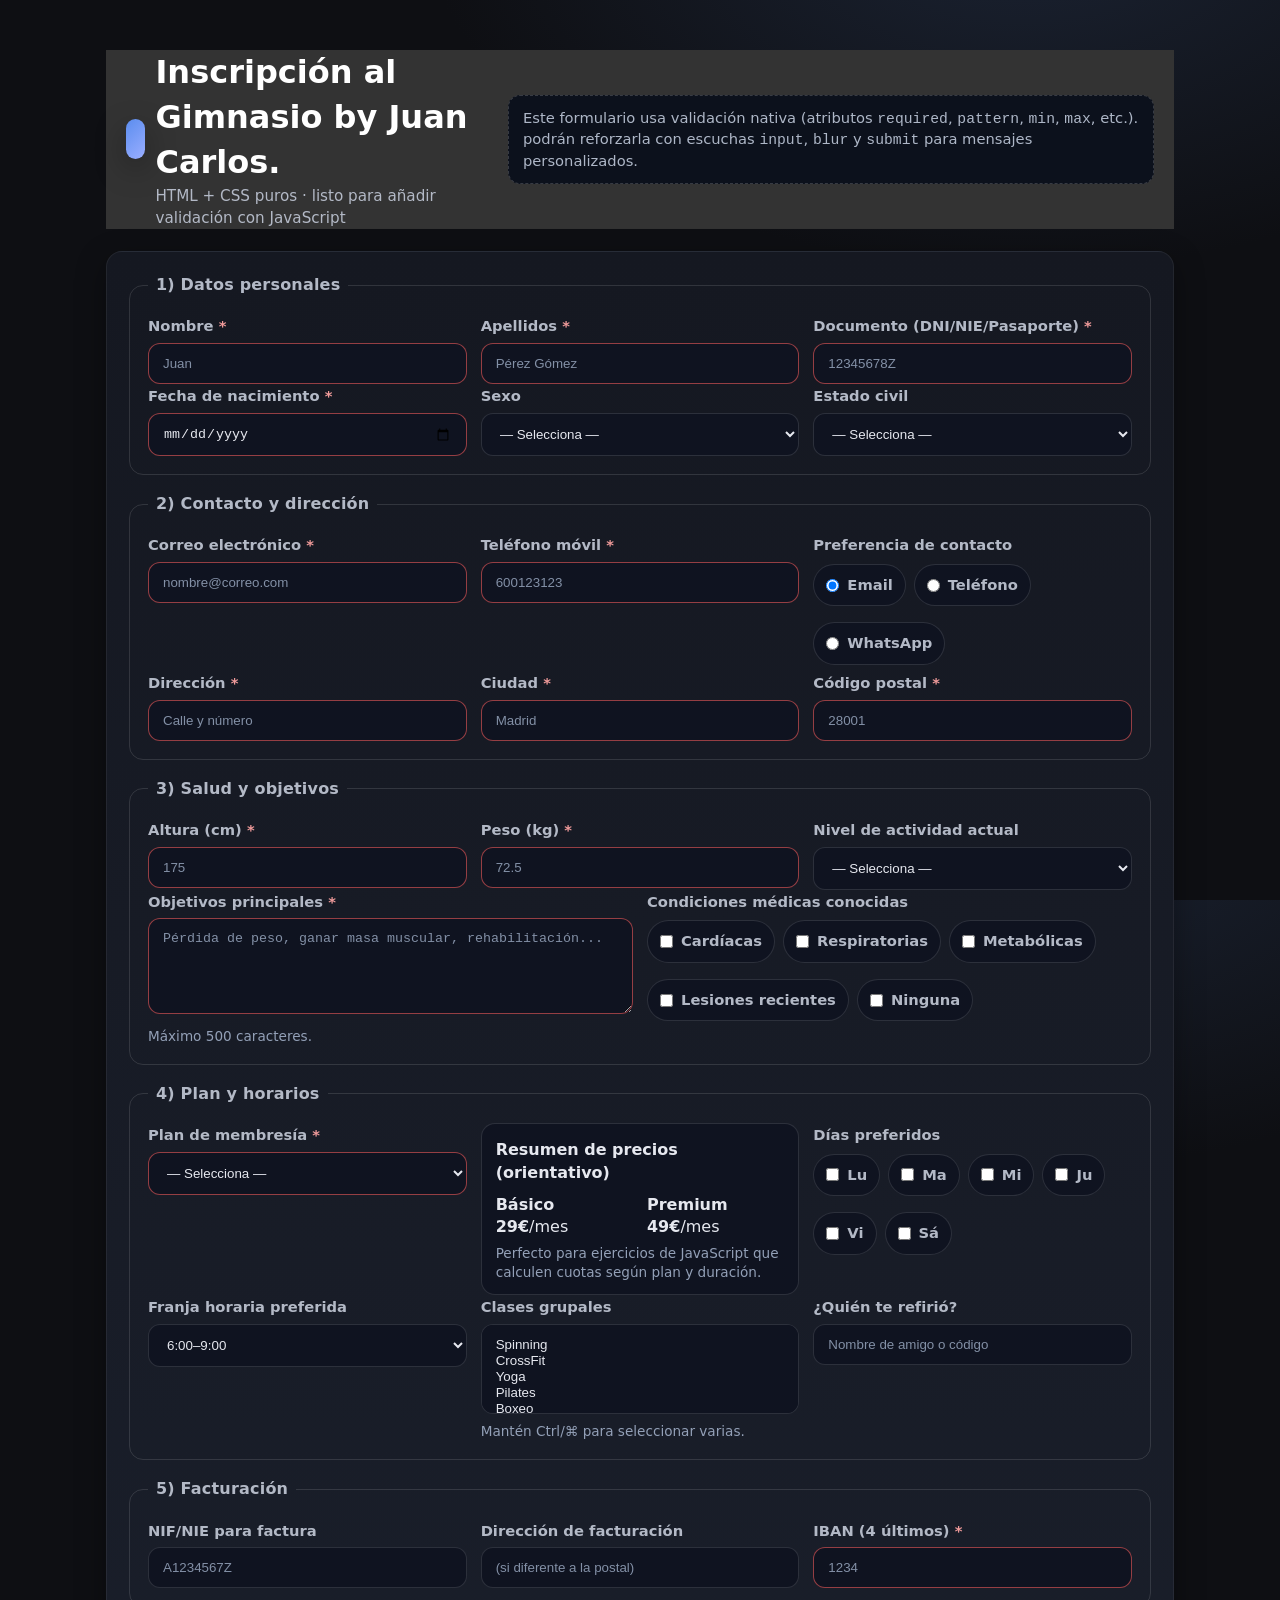
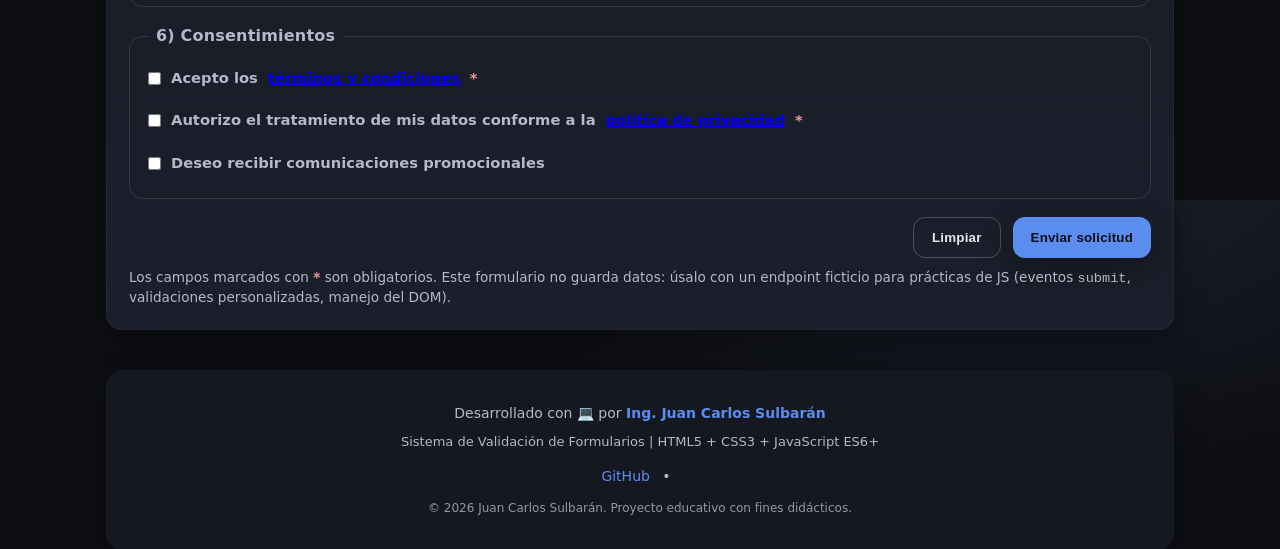
==== index.html @ 706e50e6 "Subir proyecto del formulario" ====
<!doctype html>
<html lang="es">
  <head>
    <meta charset="utf-8" />
    <meta name="viewport" content="width=device-width, initial-scale=1" />
    <title>Inscripción Gimnasio — Formulario HTML + CSS + JS</title>
    <!-- <title>DEPLOY TEST 2026-01-14 10:55</title> -->

    <link rel="stylesheet" href="./styles.css">
    <meta name="description" content="Formulario accesible y responsivo de inscripción a gimnasio hecho con HTML y CSS puros, con validación en JavaScript. completo" />
  </head>
  <body>
    <div class="wrap">
      <header>
        <div class="brand">
          <div class="logo" aria-hidden="true"></div>
          <div>
            <h1>Inscripción al Gimnasio by Juan Carlos.</h1>
            <p class="sub">HTML + CSS puros · listo para añadir validación con JavaScript</p>
          </div>
        </div>
        <p class="note">Este formulario usa validación nativa (atributos <code>required</code>, <code>pattern</code>, <code>min</code>, <code>max</code>, etc.). podrán reforzarla con escuchas <code>input</code>, <code>blur</code> y <code>submit</code> para mensajes personalizados.</p>
      </header>

      <form id="form-inscripcion" action="#" method="post" novalidate>
        <!-- DATOS PERSONALES -->
        <fieldset>
          <legend>1) Datos personales</legend>
          <div class="grid cols-3">
            <div class="control">
              <label for="nombre">Nombre <span class="req" aria-hidden="true">*</span></label>

              <!-- CAMBIO: solo permite letras, espacios, guiones y apóstrofes -->
              <input id="nombre" name="nombre" type="text" autocomplete="given-name" placeholder="Juan" required minlength="2" maxlength="40"
                pattern="[A-Za-zÁÉÍÓÚÜÑáéíóúüñ]+([ '-][A-Za-zÁÉÍÓÚÜÑáéíóúüñ]+)*" />
            </div>
            <div class="control">
              <label for="apellidos">Apellidos <span class="req" aria-hidden="true">*</span></label>

              <!-- CAMBIO: permite apellidos compuestos, pero no números -->
              <input id="apellidos" name="apellidos" type="text" autocomplete="family-name" placeholder="Pérez Gómez" required minlength="2" maxlength="80"
                pattern="[A-Za-zÁÉÍÓÚÜÑáéíóúüñ]+([ '-][A-Za-zÁÉÍÓÚÜÑáéíóúüñ]+)*" />
            </div>
            <div class="control">
              <label for="dni">Documento (DNI/NIE/Pasaporte) <span class="req" aria-hidden="true">*</span></label>
              <input id="dni" name="dni" type="text" placeholder="12345678Z" required pattern="^[A-Za-z0-9]{5,15}$" title="Entre 5 y 15 caracteres alfanuméricos" />
              <!-- <div class="hint">Solo letras y números (5–15).</div> -->
            </div>
          </div>

          <div class="grid cols-3">
            <div class="control">
              <label for="fecha-nac">Fecha de nacimiento <span class="req" aria-hidden="true">*</span></label>
              <input id="fecha-nac" name="fecha_nacimiento" type="date" required />
            </div>
            <div class="control">
              <label for="sexo">Sexo</label>
              <select id="sexo" name="sexo">
                <option value="" selected>— Selecciona —</option>
                <option value="f">Femenino</option>
                <option value="m">Masculino</option>
                <option value="x">Prefiero no decirlo</option>
              </select>
            </div>
            <div class="control">
              <label for="estado-civil">Estado civil</label>
              <select id="estado-civil" name="estado_civil">
                <option value="" selected>— Selecciona —</option>
                <option>Soltero/a</option>
                <option>Casado/a</option>
                <option>Pareja de hecho</option>
                <option>Divorciado/a</option>
                <option>Viudo/a</option>
              </select>
            </div>
          </div>
        </fieldset>

        <!-- CONTACTO Y DIRECCIÓN -->
        <fieldset>
          <legend>2) Contacto y dirección</legend>
          <div class="grid cols-3">
            <div class="control">
              <label for="email">Correo electrónico <span class="req" aria-hidden="true">*</span></label>
              <input id="email" name="email" type="email" autocomplete="email" placeholder="nombre@correo.com" required />
            </div>
            <div class="control">
              <label for="telefono">Teléfono móvil <span class="req" aria-hidden="true">*</span></label>

              <!-- CAMBIO: exige un móvil español de 9 dígitos; permite el prefijo +34 -->
              <input id="telefono" name="telefono" type="tel" autocomplete="tel" placeholder="600123123" required
                pattern="(\+34)?[6789][0-9]{8}"
                title="Introduce un móvil español válido, con 9 dígitos y prefijo +34 opcional" />
            </div>
            <div class="control">
              <label for="contacto_pref">Preferencia de contacto</label>
              <div class="chips">
                <label class="chip"><input type="radio" name="contacto_pref" value="email" checked> Email</label>
                <label class="chip"><input type="radio" name="contacto_pref" value="tel"> Teléfono</label>
                <label class="chip"><input type="radio" name="contacto_pref" value="whatsapp"> WhatsApp</label>
              </div>
            </div>
          </div>

          <div class="grid cols-3">
            <div class="control">
              <label for="direccion">Dirección <span class="req" aria-hidden="true">*</span></label>
              <input id="direccion" name="direccion" type="text" autocomplete="address-line1" placeholder="Calle y número" required maxlength="120" />
            </div>
            <div class="control">
              <label for="ciudad">Ciudad <span class="req" aria-hidden="true">*</span></label>

              <!-- CAMBIO: solo permite letras y nombres de ciudad compuestos -->
              <input id="ciudad" name="ciudad" type="text" autocomplete="address-level2" placeholder="Madrid" required
                pattern="[A-Za-zÁÉÍÓÚÜÑáéíóúüñ]+([ '-][A-Za-zÁÉÍÓÚÜÑáéíóúüñ]+)*" />
            </div>
            <div class="control">
              <label for="cp">Código postal <span class="req" aria-hidden="true">*</span></label>
              <!-- CAMBIO: se mantiene el patrón de exactamente cinco números -->
              <input id="cp" name="cp" type="text" inputmode="numeric" pattern="^[0-9]{5}$" placeholder="28001" required title="5 dígitos" />
            </div>
          </div>
        </fieldset>

        <!-- DATOS MÉDICOS Y OBJETIVOS -->
        <fieldset>
          <legend>3) Salud y objetivos</legend>
          <div class="grid cols-3">
            <div class="control">
              <label for="altura">Altura (cm) <span class="req" aria-hidden="true">*</span></label>

              <!-- CAMBIO: altura mínima de 140 cm y máxima de 220 cm -->
              <input id="altura" name="altura" type="number" min="140" max="220" step="1" placeholder="175" required />
            </div>
            <div class="control">
              <label for="peso">Peso (kg) <span class="req" aria-hidden="true">*</span></label>
              <input id="peso" name="peso" type="number" min="35" max="250" step="0.1" placeholder="72.5" required />
            </div>
            <div class="control">
              <label for="nivel">Nivel de actividad actual</label>
              <select id="nivel" name="nivel">
                <option value="" selected>— Selecciona —</option>
                <option>Sedentario</option>
                <option>Ligero (1–2 días/sem)</option>
                <option>Moderado (3–4 días/sem)</option>
                <option>Intenso (5–6 días/sem)</option>
                <option>Atleta</option>
              </select>
            </div>
          </div>

          <div class="grid cols-2">
            <div class="control">
              <label for="objetivos">Objetivos principales <span class="req" aria-hidden="true">*</span></label>
              <textarea id="objetivos"
                        name="objetivos"
                        placeholder="Pérdida de peso, ganar masa muscular, rehabilitación..."
                        maxlength="500"
                        required></textarea>

              <div class="hint">Máximo 500 caracteres.</div>
            </div>
            <div class="control">
              <label>Condiciones médicas conocidas</label>
              <div class="chips" role="group" aria-label="Condiciones médicas">
                <label class="chip"><input type="checkbox" name="condiciones[]" value="cardiaco"> Cardíacas</label>
                <label class="chip"><input type="checkbox" name="condiciones[]" value="respiratorio"> Respiratorias</label>
                <label class="chip"><input type="checkbox" name="condiciones[]" value="metabolico"> Metabólicas</label>
                <label class="chip"><input type="checkbox" name="condiciones[]" value="lesion"> Lesiones recientes</label>
                <label class="chip"><input type="checkbox" name="condiciones[]" value="ninguna"> Ninguna</label>
              </div>
            </div>
          </div>
        </fieldset>

        <!-- PLAN Y HORARIOS -->
        <fieldset>
          <legend>4) Plan y horarios</legend>
          <div class="grid cols-3">
            <div class="control">
              <label for="plan">Plan de membresía <span class="req" aria-hidden="true">*</span></label>
              <select id="plan" name="plan" required>
                <option value="" selected>— Selecciona —</option>
                <option value="mensual">Mensual</option>
                <option value="trimestral">Trimestral (−5%)</option>
                <option value="anual">Anual (−12%)</option>
                <option value="premium">Premium + Clases</option>
              </select>
            </div>
            <div class="control plan-card">
              <h4>Resumen de precios (orientativo)</h4>
              <div class="grid cols-2">
                <div><strong>Básico</strong><br><span class="price">29€</span>/mes</div>
                <div><strong>Premium</strong><br><span class="price">49€</span>/mes</div>
              </div>
              <p class="hint">Perfecto para ejercicios de JavaScript que calculen cuotas según plan y duración.</p>
            </div>
            <div class="control">
              <label>Días preferidos</label>
              <div class="chips">
                <label class="chip"><input type="checkbox" name="dias[]" value="lu"> Lu</label>
                <label class="chip"><input type="checkbox" name="dias[]" value="ma"> Ma</label>
                <label class="chip"><input type="checkbox" name="dias[]" value="mi"> Mi</label>
                <label class="chip"><input type="checkbox" name="dias[]" value="ju"> Ju</label>
                <label class="chip"><input type="checkbox" name="dias[]" value="vi"> Vi</label>
                <label class="chip"><input type="checkbox" name="dias[]" value="sa"> Sá</label>
              </div>
            </div>
          </div>

          <div class="grid cols-3">
            <div class="control">
              <label for="hora">Franja horaria preferida</label>
              <select id="hora" name="hora">
                <option>6:00–9:00</option>
                <option>9:00–12:00</option>
                <option>12:00–16:00</option>
                <option>16:00–19:00</option>
                <option>19:00–22:00</option>
              </select>
            </div>
            <div class="control">
              <label for="clases">Clases grupales</label>
              <select id="clases" name="clases" multiple size="4" aria-describedby="clases-help">
                <option>Spinning</option>
                <option>CrossFit</option>
                <option>Yoga</option>
                <option>Pilates</option>
                <option>Boxeo</option>
              </select>
              <div id="clases-help" class="hint">Mantén Ctrl/⌘ para seleccionar varias.</div>
            </div>
            <div class="control">
              <label for="referido">¿Quién te refirió?</label>
              <input id="referido" name="referido" type="text" placeholder="Nombre de amigo o código" maxlength="30" />
            </div>
          </div>
        </fieldset>

        <!-- FACTURACIÓN (datos no sensibles) -->
        <fieldset>
          <legend>5) Facturación</legend>
          <div class="grid cols-3">
            <div class="control">
              <label for="nif-fac">NIF/NIE para factura</label>
              <input id="nif-fac" name="nif_factura" type="text" pattern="^[A-Za-z0-9]{8,15}$" placeholder="A1234567Z" title="Entre 8 y 15 caracteres alfanuméricos" />
            </div>
            <div class="control">
              <label for="dir-fac">Dirección de facturación</label>
              <input id="dir-fac" name="dir_factura" type="text" placeholder="(si diferente a la postal)" maxlength="120" />
            </div>
            <div class="control">
              <label for="iban">IBAN (4 últimos) <span class="req" aria-hidden="true">*</span></label>
              <input id="iban" name="iban_ultimos" type="text" inputmode="numeric" pattern="^[0-9]{4}$" placeholder="1234" required title="Solo 4 dígitos" />
            </div>
          </div>
        </fieldset>

        <!-- CONSENTIMIENTOS -->
        <fieldset>
          <legend>6) Consentimientos</legend>
          <div class="grid">
            <label class="inline"><input type="checkbox" name="tos" required> Acepto los <a href="#" target="_blank" rel="noopener">términos y condiciones</a> <span class="req" aria-hidden="true">*</span></label>
            <label class="inline"><input type="checkbox" name="rgpd" required> Autorizo el tratamiento de mis datos conforme a la <a href="#" target="_blank" rel="noopener">política de privacidad</a> <span class="req" aria-hidden="true">*</span></label>
            <label class="inline"><input type="checkbox" name="promo"> Deseo recibir comunicaciones promocionales</label>
          </div>
        </fieldset>
        <div class="actions">
          <button type="reset" class="btn-secondary">Limpiar</button>
          <button type="submit" class="btn-primary">
            Enviar solicitud
          </button>
        </div>
        <p class="foot">Los campos marcados con <span class="req">*</span> son obligatorios. Este formulario no guarda datos: úsalo con un endpoint ficticio para prácticas de JS (eventos <code>submit</code>, validaciones personalizadas, manejo del DOM).</p>
      </form>

      <!-- FOOTER DE AUTORÍA -->
      <footer class="site-footer">
        <p>
          Desarrollado con 💻 por <strong>Ing. Juan Carlos Sulbarán</strong>
        </p>
        <p class="footer-details">
          Sistema de Validación de Formularios | HTML5 + CSS3 + JavaScript ES6+
        </p>
        <p class="footer-links">
          <a href="https://github.com/sulbaranjc" target="_blank" rel="noopener noreferrer" aria-label="Perfil de GitHub">
            GitHub
          </a>
          <span class="separator">•</span>
        </p>
        <p class="footer-copyright">
          © 2026 Juan Carlos Sulbarán. Proyecto educativo con fines didácticos.
        </p>
      </footer>
    </div>
    <script type="module" src="./formValidation.js"></script>
  </body>
</html>
---- styles.css ----
/* ============================= */
/* Reset básico de estilos       */
/* ============================= */
* {
  margin: 0;              /* Elimina los márgenes por defecto de todos los elementos */
  padding: 0;             /* Elimina los rellenos (espaciado interno) por defecto */
  box-sizing: border-box; /* Hace que el ancho/alto incluyan el padding y el borde */
}
/* ============================= */
/* Estilos generales del body    */
/* ============================= */
body {
  font-family: Arial, sans-serif; /* Define la tipografía principal de la página */
  line-height: 1.6;               /* Espaciado entre líneas para mejorar la legibilidad */
  background-color: #f4f4f4;      /* Color de fondo gris claro */
  color: #333;                    /* Color del texto en gris oscuro */
  padding: 10px;                  /* Espacio interior alrededor de todo el contenido */
}


/* ============================= */
/* Encabezado principal (header) */
/* ============================= */
header {
  background: #333;   /* Fondo gris oscuro */
  color: #fff;        /* Texto en color blanco */
  padding: 1rem 0;    /* Espaciado vertical superior e inferior */
}

/* Estilos de la barra de navegación dentro del header */
header  {
  display: flex;                  /* Utiliza flexbox para organizar los elementos */
  justify-content: space-between; /* Distribuye los elementos: uno a la izquierda y otro a la derecha */
  align-items: center;            /* Centra verticalmente los elementos */
  max-width: 1100px;              /* Limita el ancho máximo del contenedor */
  margin: auto;                   /* Centra el contenedor horizontalmente */
  padding: 0 20px;                /* Añade espacio lateral interno */
}

/* Lista de enlaces de navegación */
header nav ul {
  list-style: none; /* Elimina los puntos o viñetas de la lista */
  display: flex;    /* Coloca los elementos de la lista en línea (horizontal) */
  gap: 1rem;        /* Espaciado uniforme entre cada enlace */
}

/* Estilos para los enlaces dentro del nav */
header nav a {
  color: #fff;            /* Texto de los enlaces en blanco */
  text-decoration: none;  /* Elimina el subrayado por defecto */
}

/* ============================= */
/* Título principal              */
/* ============================= */
.titulo-principal {
  text-align: center;   /* Centra el texto horizontalmente */
  margin-top: 20px;     /* Añade espacio superior */
  font-size: 2.2em;     /* Aumenta el tamaño de fuente (2.2 veces el tamaño base) */
  color: #333;          /* Color del texto en gris oscuro */
}

/* ============================= */
/* Contenido principal (main)    */
/* ============================= */
main {
  max-width: 1100px;   /* Define un ancho máximo para no ocupar toda la pantalla */
  margin: 20px auto;   /* Margen superior e inferior de 20px y centrado horizontal */
  background: #fff;    /* Fondo blanco */
  padding: 20px;       /* Espaciado interno de 20px en todo el contenido */
  border-radius: 8px;  /* Bordes redondeados para un efecto más moderno */
}
/* ============================= */
/* Estilos para botones          */
/* ============================= */
button {
  padding: 10px 15px;   /* Espaciado interno: 10px arriba/abajo y 15px a los lados */
  border: none;         /* Elimina los bordes por defecto */
  background: #0077cc;  /* Fondo azul */
  color: white;         /* Texto blanco */
  cursor: pointer;      /* Cambia el cursor a "mano" al pasar sobre el botón */
  border-radius: 5px;   /* Bordes redondeados del botón */
}
/* Estilo del botón al pasar el ratón por encima */
button:hover {
  background: #005fa3; /* Cambia el color de fondo a un azul más oscuro */
}

/* ============================= */
/* Footer de autoría             */
/* ============================= */
.site-footer {
  text-align: center;      /* Centra el contenido del footer */
  margin-top: 40px;        /* Separación superior del formulario */
  padding: 24px 16px;      /* Espaciado interno */
  background: var(--panel); /* Usa el color del tema oscuro */
  border-radius: var(--radius); /* Bordes redondeados consistentes */
  box-shadow: var(--shadow);    /* Sombra para profundidad */
  color: var(--muted);     /* Color de texto apagado */
  font-size: 14px;         /* Tamaño de fuente más pequeño */
  line-height: 1.6;        /* Espaciado entre líneas */
}

.site-footer p {
  margin: 8px 0;           /* Espaciado entre párrafos */
}

.site-footer strong {
  color: var(--accent);    /* Resalta el nombre con color de acento */
  font-weight: 600;        /* Peso de fuente semi-bold */
}

.site-footer .footer-details {
  font-size: 13px;         /* Tamaño más pequeño para detalles */
  color: var(--muted);     /* Color apagado */
  margin-top: 4px;
}

.site-footer .footer-links {
  margin-top: 12px;        /* Separación de los enlaces */
}

.site-footer .footer-links a {
  color: var(--accent);    /* Color de enlaces con acento */
  text-decoration: none;   /* Sin subrayado */
  transition: color 0.2s ease; /* Transición suave */
  font-weight: 500;
}

.site-footer .footer-links a:hover {
  color: var(--text);      /* Color más claro al pasar el mouse */
  text-decoration: underline; /* Subrayado en hover */
}

.site-footer .separator {
  margin: 0 8px;           /* Espaciado del separador */
  color: var(--muted);     /* Color apagado para el separador */
}

.site-footer .footer-copyright {
  margin-top: 12px;        /* Separación superior */
  font-size: 12px;         /* Tamaño más pequeño */
  color: var(--muted);     /* Color apagado */
  opacity: 0.8;            /* Transparencia ligera */
}
      :root{
        --bg: #0e0f13;
        --panel: #151821;
        --panel-2: #1a1f2b;
        --text: #e6e8ef;
        --muted: #b3b9c6;
        --accent: #5b8def;
        --danger: #ef5b5b;
        --ok: #4caf50;
        --radius: 16px;
        --gap: 14px;
        --shadow: 0 10px 30px rgba(0,0,0,.35);
      }
      *{box-sizing: border-box}
      html,body{height:100%}
      body{
        margin:0; font: 16px/1.4 system-ui, -apple-system, Segoe UI, Roboto, Helvetica, Arial, "Apple Color Emoji","Segoe UI Emoji";
        background: radial-gradient(1000px 600px at 80% -10%, #1b2333 0%, #0e0f13 60%);
        color: var(--text);
      }
      .wrap{
        max-width: 1100px; margin: 40px auto; padding: 0 16px;
      }
      header{
        display:flex; align-items:center; justify-content:space-between; gap: 12px; margin-bottom: 22px;
      }
      .brand{ display:flex; align-items:center; gap:10px }
      .logo{ width:40px; height:40px; border-radius:12px; background: linear-gradient(135deg, var(--accent), #9aaeff); box-shadow: var(--shadow); }
      h1{ font-size: clamp(1.4rem, 2vw + .6rem, 2rem); margin:0 }
      .sub{ color: var(--muted); margin: 2px 0 0; font-size:.95rem }

      form{
        background: linear-gradient(180deg, var(--panel) 0%, var(--panel-2) 100%);
        border-radius: var(--radius);
        box-shadow: var(--shadow);
        padding: 22px;
        border: 1px solid rgba(255,255,255,.06);
      }

      fieldset{ border: 1px solid rgba(255,255,255,.12); padding: 18px; border-radius: 14px; margin: 0 0 18px }
      legend{ padding: 0 8px; color: var(--muted); font-weight: 600; letter-spacing:.2px }

      .grid{ display:grid; gap: var(--gap) }
      /* 2 columnas desde 720px */
      @media (min-width: 720px){
        .grid.cols-2{ grid-template-columns: repeat(2, minmax(0,1fr)) }
      }
      @media (min-width: 980px){
        .grid.cols-3{ grid-template-columns: repeat(3, minmax(0,1fr)) }
      }

      label{ display:block; font-weight:600; font-size:.92rem; color: var(--muted); margin: 2px 0 6px }
      .control{ position: relative }
      input[type="text"], input[type="email"], input[type="tel"], input[type="date"], input[type="number"], input[type="password"],
      select, textarea{
        width: 100%;
        background: #0f1320;
        border: 1px solid rgba(255,255,255,.12);
        color: var(--text);
        border-radius: 12px;
        padding: 12px 14px;
        outline: none;
        transition: border-color .2s, box-shadow .2s, background .2s;
      }
      textarea{ min-height: 96px; resize: vertical }
      input::placeholder, textarea::placeholder{ color: #8390a6 }
      input:focus, select:focus, textarea:focus{
        border-color: var(--accent);
        box-shadow: 0 0 0 4px rgba(91,141,239,.18);
        background: #0c111c;
      }
      /* Validación nativa */
      input:required:invalid, select:required:invalid, textarea:required:invalid{ border-color: rgba(239,91,91,.6) }
      input:required:valid, select:required:valid, textarea:required:valid{ border-color: rgba(76,175,80,.6) }

      .hint{ font-size:.85rem; color:#93a0b7; margin-top:6px }
      .inline{ display:flex; align-items:center; gap:10px; flex-wrap: wrap }
      .inline > label{ margin:0; font-weight:500 }
      .chips{ display:flex; gap:8px; flex-wrap:wrap }
      .chip{ display:inline-flex; align-items:center; gap:8px; background: #0f1320; border:1px solid rgba(255,255,255,.12); padding:10px 12px; border-radius: 999px }
      .chip input{ margin:0 }

      .actions{ display:flex; gap: 12px; justify-content:flex-end; margin-top: 6px; flex-wrap: wrap }
      button{
        appearance: none; border:0; padding: 12px 18px; border-radius: 12px; cursor:pointer; font-weight:700; letter-spacing:.2px
      }
      .btn-primary{ background: var(--accent); color: #0b0e16; box-shadow: var(--shadow) }
      .btn-secondary{ background: transparent; color: var(--text); border:1px solid rgba(255,255,255,.22) }
      .req{ color: #ef9a9a; font-weight:700 }

      .note{
        background: #0c111c; border: 1px dashed rgba(255,255,255,.18); padding: 12px 14px; border-radius: 12px; color: #aeb7c7; font-size:.92rem
      }
      .foot{ color: var(--muted); font-size:.85rem; margin-top: 10px }

      /* Accesibilidad visual */
      .sr-only{ position:absolute; width:1px; height:1px; padding:0; margin:-1px; overflow:hidden; clip:rect(0,0,0,0); border:0 }

      /* Tabla de precios simple */
      .plan-card{
        background: #0f1320; border:1px solid rgba(255,255,255,.12); border-radius: 14px; padding: 12px 14px
      }
      .plan-card h4{ margin:.2rem 0 .6rem; font-size:1rem }
      .price{ font-weight:800 }

input[aria-invalid="true"], select[aria-invalid="true"], textarea[aria-invalid="true"]{
  border-color: #e74c3c;
  box-shadow: 0 0 0 3px rgba(231,76,60,.2);
}
.error-msg{ font-size:.9rem; margin-top:6px }

/* Hace que el chip "apagado" se note */
.chip.is-disabled { opacity: .55; }
      
/* Estado de error más notorio en el control completo */
.control.has-error label {
  color: #ffb3b3; /* resalta la etiqueta en error */
}

/* Input/textarea/select con error: ya tienes border+shadow vía aria-invalid */
input[aria-invalid="true"],
select[aria-invalid="true"],
textarea[aria-invalid="true"]{
  border-color: var(--danger);
  box-shadow: 0 0 0 3px rgba(239,91,91,.25);
}

/* Mensaje de error destacado, con icono + fondo */
.error-msg{
  display: flex;
  align-items: flex-start;
  gap: 8px;
  margin-top: 8px;
  padding: 10px 12px;
  font-size: .95rem;
  font-weight: 600;
  color: #ffd7d7;                         /* texto claro sobre fondo oscuro */
  background: rgba(239,91,91,.12);        /* tinte rojo suave */
  border: 1px solid rgba(239,91,91,.35);  /* define el contorno */
  border-left: 4px solid var(--danger);   /* “barra” de alerta */
  border-radius: 10px;

  /* Aparición suave (una sola vez) */
  animation: error-in .18s ease-out;
}

.error-msg::before{
  content: "⚠";               /* icono simple; opcional sustituir por SVG */
  line-height: 1;
  margin-top: 2px;
  font-size: 1.05em;
}

/* Desactiva animación si el usuario prefiere menos movimiento */
@media (prefers-reduced-motion: reduce) {
  .error-msg { animation: none; }
}

/* Micro-animación de entrada (sin “titilar”) */
@keyframes error-in {
  from { transform: translateY(-2px); opacity: 0; }
  to   { transform: translateY(0);    opacity: 1; }
}

/* Chip deshabilitado ya lo tienes */
.chip.is-disabled { opacity: .55; }

button[disabled] {
  opacity: .6;
  cursor: not-allowed;
  filter: grayscale(0.2);
}
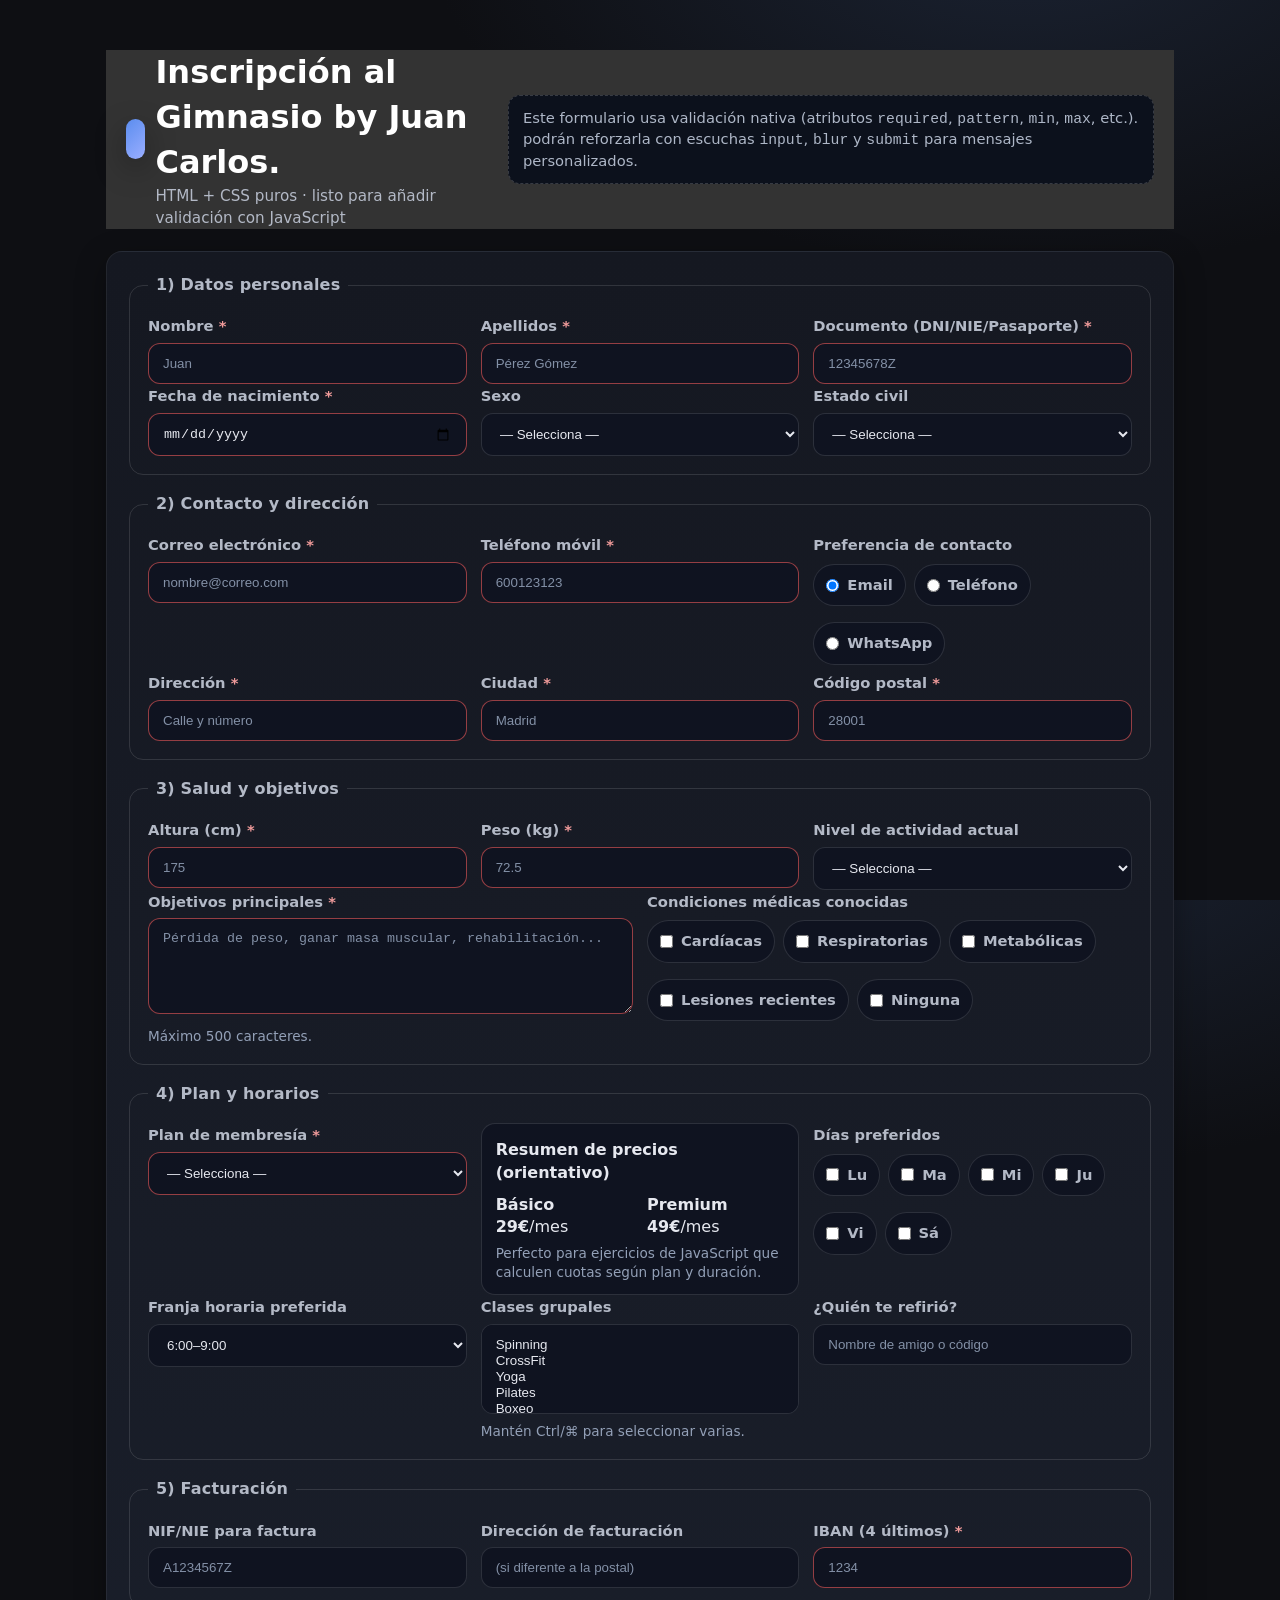
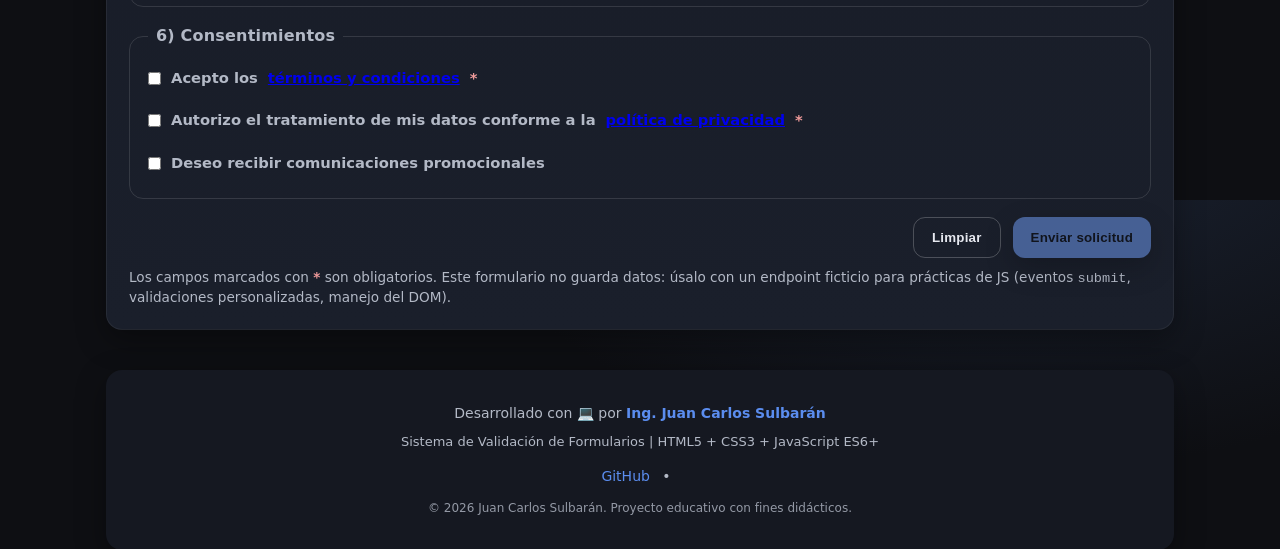
==== commit 25a1cd62: "Actualizar validación del formulario" ====
--- a/index.html
+++ b/index.html
@@ -7,7 +7,8 @@
     <title>Inscripción Gimnasio — Formulario HTML + CSS + JS</title>
     <!-- <title>DEPLOY TEST 2026-01-14 10:55</title> -->
 
-    <link rel="stylesheet" href="./styles.css">
+    <link rel="stylesheet" href="./styles.css" />
+
     <meta name="description" content="Formulario accesible y responsivo de inscripción a gimnasio hecho con HTML y CSS puros, con validación en JavaScript. completo" />
   </head>
   <body>
@@ -30,17 +31,11 @@
           <div class="grid cols-3">
             <div class="control">
               <label for="nombre">Nombre <span class="req" aria-hidden="true">*</span></label>
-
-              <!-- CAMBIO: solo permite letras, espacios, guiones y apóstrofes -->
-              <input id="nombre" name="nombre" type="text" autocomplete="given-name" placeholder="Juan" required minlength="2" maxlength="40"
-                pattern="[A-Za-zÁÉÍÓÚÜÑáéíóúüñ]+([ '-][A-Za-zÁÉÍÓÚÜÑáéíóúüñ]+)*" />
+              <input id="nombre" name="nombre" type="text" autocomplete="given-name" placeholder="Juan" required minlength="2" maxlength="40" />
             </div>
             <div class="control">
               <label for="apellidos">Apellidos <span class="req" aria-hidden="true">*</span></label>
-
-              <!-- CAMBIO: permite apellidos compuestos, pero no números -->
-              <input id="apellidos" name="apellidos" type="text" autocomplete="family-name" placeholder="Pérez Gómez" required minlength="2" maxlength="80"
-                pattern="[A-Za-zÁÉÍÓÚÜÑáéíóúüñ]+([ '-][A-Za-zÁÉÍÓÚÜÑáéíóúüñ]+)*" />
+              <input id="apellidos" name="apellidos" type="text" autocomplete="family-name" placeholder="Pérez Gómez" required minlength="2" maxlength="80" />
             </div>
             <div class="control">
               <label for="dni">Documento (DNI/NIE/Pasaporte) <span class="req" aria-hidden="true">*</span></label>
@@ -87,11 +82,7 @@
             </div>
             <div class="control">
               <label for="telefono">Teléfono móvil <span class="req" aria-hidden="true">*</span></label>
-
-              <!-- CAMBIO: exige un móvil español de 9 dígitos; permite el prefijo +34 -->
-              <input id="telefono" name="telefono" type="tel" autocomplete="tel" placeholder="600123123" required
-                pattern="(\+34)?[6789][0-9]{8}"
-                title="Introduce un móvil español válido, con 9 dígitos y prefijo +34 opcional" />
+              <input id="telefono" name="telefono" type="tel" autocomplete="tel" placeholder="600123123" required pattern="^[0-9\s+()-]{9,20}$" title="Solo números y + (9–20 caracteres)" />
             </div>
             <div class="control">
               <label for="contacto_pref">Preferencia de contacto</label>
@@ -110,14 +101,10 @@
             </div>
             <div class="control">
               <label for="ciudad">Ciudad <span class="req" aria-hidden="true">*</span></label>
-
-              <!-- CAMBIO: solo permite letras y nombres de ciudad compuestos -->
-              <input id="ciudad" name="ciudad" type="text" autocomplete="address-level2" placeholder="Madrid" required
-                pattern="[A-Za-zÁÉÍÓÚÜÑáéíóúüñ]+([ '-][A-Za-zÁÉÍÓÚÜÑáéíóúüñ]+)*" />
+              <input id="ciudad" name="ciudad" type="text" autocomplete="address-level2" placeholder="Madrid" required />
             </div>
             <div class="control">
               <label for="cp">Código postal <span class="req" aria-hidden="true">*</span></label>
-              <!-- CAMBIO: se mantiene el patrón de exactamente cinco números -->
               <input id="cp" name="cp" type="text" inputmode="numeric" pattern="^[0-9]{5}$" placeholder="28001" required title="5 dígitos" />
             </div>
           </div>
@@ -129,9 +116,7 @@
           <div class="grid cols-3">
             <div class="control">
               <label for="altura">Altura (cm) <span class="req" aria-hidden="true">*</span></label>
-
-              <!-- CAMBIO: altura mínima de 140 cm y máxima de 220 cm -->
-              <input id="altura" name="altura" type="number" min="140" max="220" step="1" placeholder="175" required />
+              <input id="altura" name="altura" type="number" min="120" max="230" step="1" placeholder="175" required />
             </div>
             <div class="control">
               <label for="peso">Peso (kg) <span class="req" aria-hidden="true">*</span></label>
@@ -152,12 +137,12 @@
 
           <div class="grid cols-2">
             <div class="control">
-              <label for="objetivos">Objetivos principales <span class="req" aria-hidden="true">*</span></label>
-              <textarea id="objetivos"
-                        name="objetivos"
-                        placeholder="Pérdida de peso, ganar masa muscular, rehabilitación..."
-                        maxlength="500"
-                        required></textarea>
+            <label for="objetivos">Objetivos principales <span class="req" aria-hidden="true">*</span></label>
+            <textarea id="objetivos"
+                      name="objetivos"
+                      placeholder="Pérdida de peso, ganar masa muscular, rehabilitación..."
+                      maxlength="500"
+                      required></textarea>
 
               <div class="hint">Máximo 500 caracteres.</div>
             </div>
@@ -268,7 +253,7 @@
         </fieldset>
         <div class="actions">
           <button type="reset" class="btn-secondary">Limpiar</button>
-          <button type="submit" class="btn-primary">
+          <button type="submit" class="btn-primary" disabled aria-disabled="true">
             Enviar solicitud
           </button>
         </div>
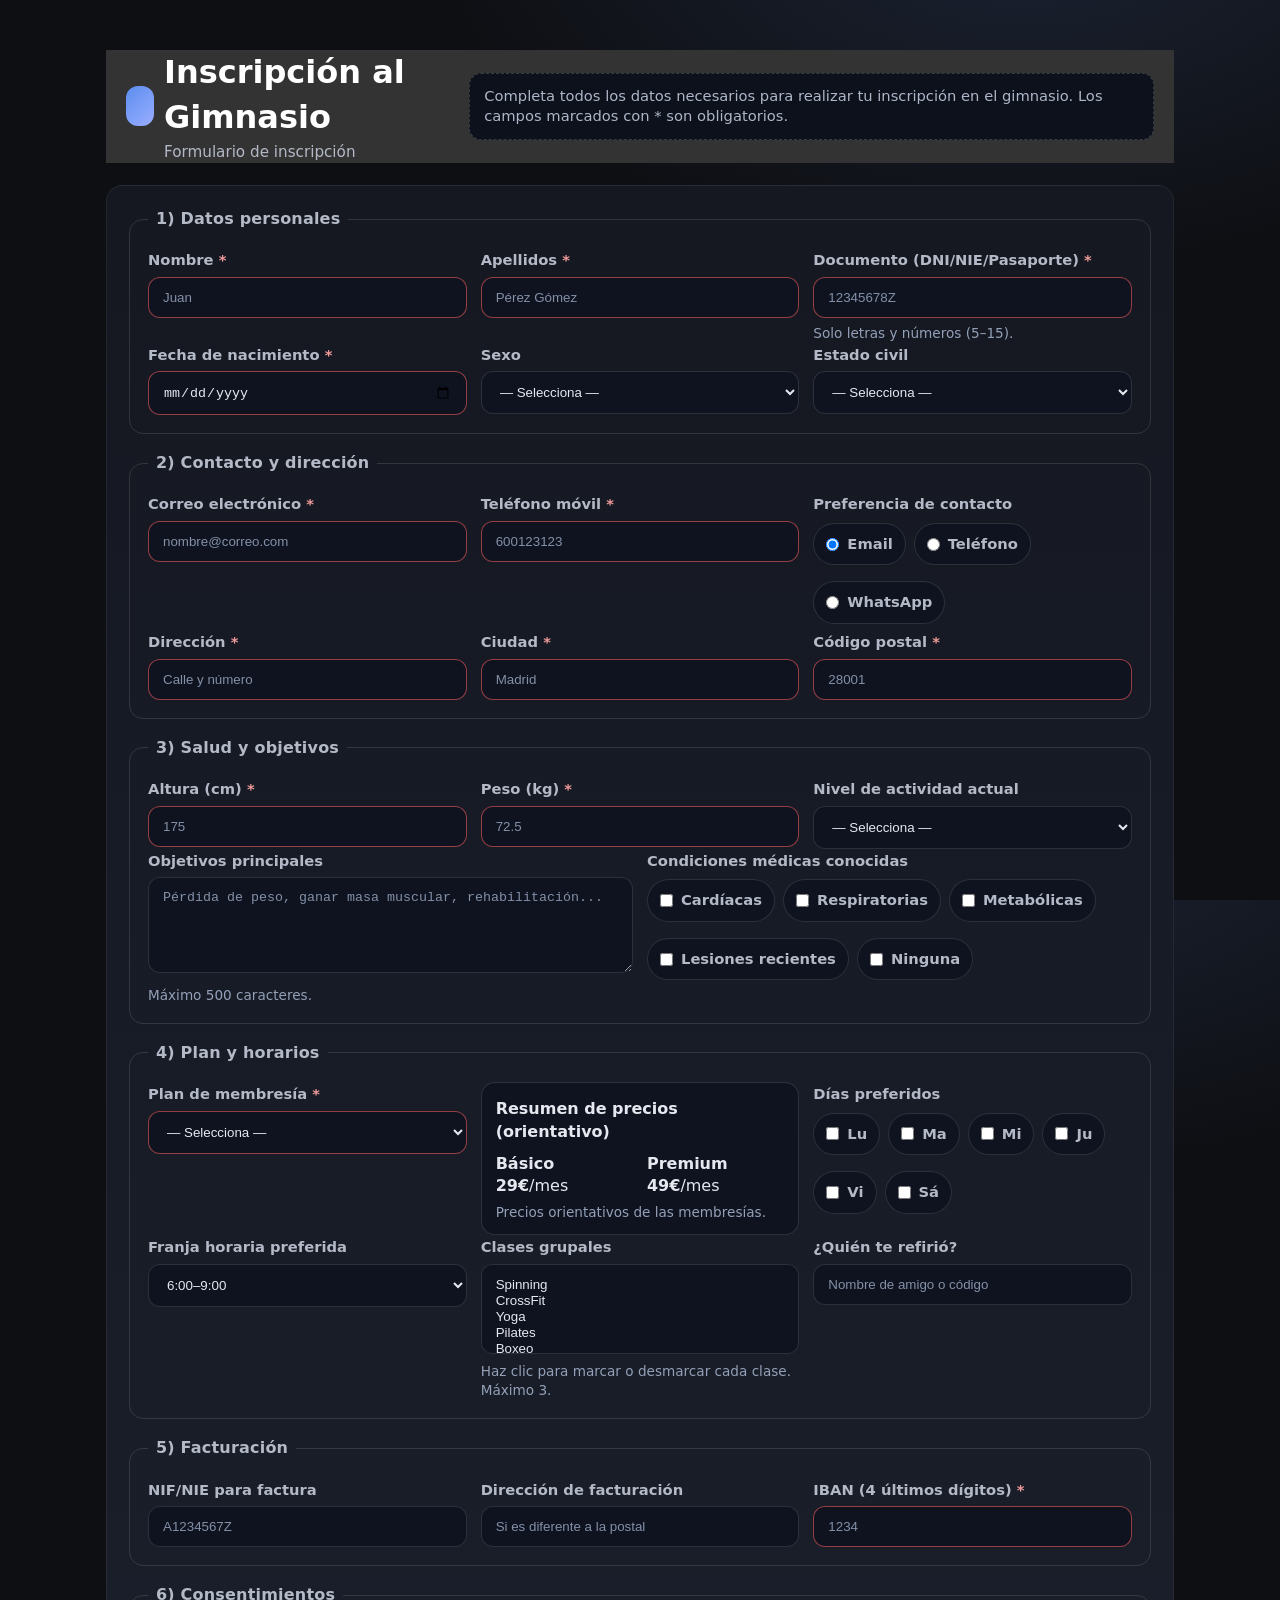
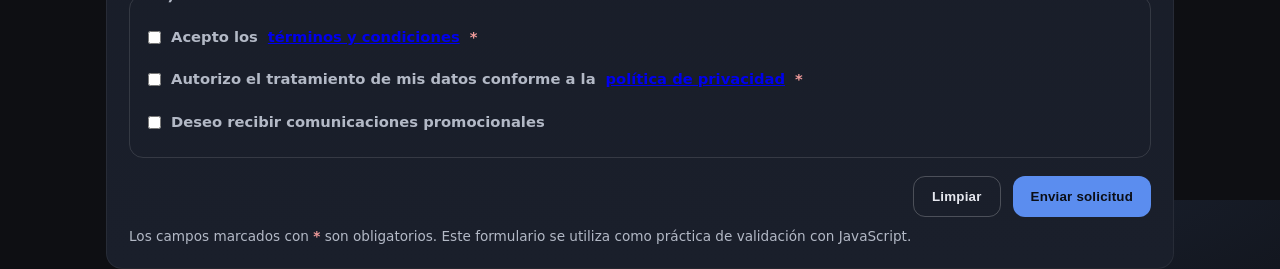
==== commit e7d8fb72: "Actualizar proyecto" ====
--- a/index.html
+++ b/index.html
@@ -1,284 +1,322 @@
 
 <!doctype html>
 <html lang="es">
-  <head>
-    <meta charset="utf-8" />
-    <meta name="viewport" content="width=device-width, initial-scale=1" />
-    <title>Inscripción Gimnasio — Formulario HTML + CSS + JS</title>
-    <!-- <title>DEPLOY TEST 2026-01-14 10:55</title> -->
-
-    <link rel="stylesheet" href="./styles.css" />
-
-    <meta name="description" content="Formulario accesible y responsivo de inscripción a gimnasio hecho con HTML y CSS puros, con validación en JavaScript. completo" />
-  </head>
-  <body>
+<head>
+    <meta charset="utf-8">
+    <meta name="viewport" content="width=device-width, initial-scale=1">
+
+    <title>Inscripción Gimnasio — Formulario HTML + CSS</title>
+
+    <!-- Conectamos el archivo CSS -->
+    <link rel="stylesheet" href="styles.css">
+
+    <meta name="description" content="Formulario de inscripción a un gimnasio con validaciones en JavaScript.">
+</head>
+
+<body>
     <div class="wrap">
-      <header>
-        <div class="brand">
-          <div class="logo" aria-hidden="true"></div>
-          <div>
-            <h1>Inscripción al Gimnasio by Juan Carlos.</h1>
-            <p class="sub">HTML + CSS puros · listo para añadir validación con JavaScript</p>
-          </div>
-        </div>
-        <p class="note">Este formulario usa validación nativa (atributos <code>required</code>, <code>pattern</code>, <code>min</code>, <code>max</code>, etc.). podrán reforzarla con escuchas <code>input</code>, <code>blur</code> y <code>submit</code> para mensajes personalizados.</p>
-      </header>
-
-      <form id="form-inscripcion" action="#" method="post" novalidate>
-        <!-- DATOS PERSONALES -->
-        <fieldset>
-          <legend>1) Datos personales</legend>
-          <div class="grid cols-3">
-            <div class="control">
-              <label for="nombre">Nombre <span class="req" aria-hidden="true">*</span></label>
-              <input id="nombre" name="nombre" type="text" autocomplete="given-name" placeholder="Juan" required minlength="2" maxlength="40" />
+
+        <header>
+            <div class="brand">
+                <div class="logo" aria-hidden="true"></div>
+
+                <div>
+                    <h1>Inscripción al Gimnasio</h1>
+                    <p class="sub">Formulario de inscripción</p>
+                </div>
             </div>
-            <div class="control">
-              <label for="apellidos">Apellidos <span class="req" aria-hidden="true">*</span></label>
-              <input id="apellidos" name="apellidos" type="text" autocomplete="family-name" placeholder="Pérez Gómez" required minlength="2" maxlength="80" />
+
+            <p class="note">
+                Completa todos los datos necesarios para realizar tu inscripción en el gimnasio.
+                Los campos marcados con * son obligatorios.
+            </p>
+        </header>
+
+        <form id="form-inscripcion" action="#" method="post" novalidate>
+
+            <!-- 1. DATOS PERSONALES -->
+            <fieldset>
+                <legend>1) Datos personales</legend>
+
+                <div class="grid cols-3">
+                    <div class="control">
+                        <label for="nombre">Nombre <span class="req" aria-hidden="true">*</span></label>
+                        <input id="nombre" name="nombre" type="text" autocomplete="given-name" placeholder="Juan" required minlength="3" maxlength="40">
+                    </div>
+
+                    <div class="control">
+                        <label for="apellidos">Apellidos <span class="req" aria-hidden="true">*</span></label>
+                        <input id="apellidos" name="apellidos" type="text" autocomplete="family-name" placeholder="Pérez Gómez" required minlength="3" maxlength="80">
+                    </div>
+
+                    <div class="control">
+                        <label for="dni">Documento (DNI/NIE/Pasaporte) <span class="req" aria-hidden="true">*</span></label>
+                        <input id="dni" name="dni" type="text" placeholder="12345678Z" required pattern="^[A-Za-z0-9]{5,15}$" title="Entre 5 y 15 caracteres alfanuméricos">
+                        <div class="hint">Solo letras y números (5–15).</div>
+                    </div>
+                </div>
+
+                <div class="grid cols-3">
+                    <div class="control">
+                        <label for="fecha-nac">Fecha de nacimiento <span class="req" aria-hidden="true">*</span></label>
+                        <input id="fecha-nac" name="fecha_nacimiento" type="date" required>
+                    </div>
+
+                    <div class="control">
+                        <label for="sexo">Sexo</label>
+                        <select id="sexo" name="sexo">
+                            <option value="" selected>— Selecciona —</option>
+                            <option value="f">Femenino</option>
+                            <option value="m">Masculino</option>
+                            <option value="x">Prefiero no decirlo</option>
+                        </select>
+                    </div>
+
+                    <div class="control">
+                        <label for="estado-civil">Estado civil</label>
+                        <select id="estado-civil" name="estado_civil">
+                            <option value="" selected>— Selecciona —</option>
+                            <option value="Soltero/a">Soltero/a</option>
+                            <option value="Casado/a">Casado/a</option>
+                            <option value="Pareja de hecho">Pareja de hecho</option>
+                            <option value="Divorciado/a">Divorciado/a</option>
+                            <option value="Viudo/a">Viudo/a</option>
+                        </select>
+                    </div>
+                </div>
+            </fieldset>
+
+            <!-- 2. CONTACTO Y DIRECCIÓN -->
+            <fieldset>
+                <legend>2) Contacto y dirección</legend>
+
+                <div class="grid cols-3">
+                    <div class="control">
+                        <label for="email">Correo electrónico <span class="req" aria-hidden="true">*</span></label>
+                        <input id="email" name="email" type="email" autocomplete="email" placeholder="nombre@correo.com" required>
+                    </div>
+
+                    <div class="control">
+                        <label for="telefono">Teléfono móvil <span class="req" aria-hidden="true">*</span></label>
+                        <input id="telefono" name="telefono" type="tel" autocomplete="tel" placeholder="600123123" required inputmode="numeric" minlength="9" maxlength="9" pattern="^[67][0-9]{8}$" title="Introduce un móvil español de 9 cifras que empiece por 6 o 7">
+                    </div>
+
+                    <div class="control">
+                        <label>Preferencia de contacto</label>
+
+                        <div class="chips">
+                            <label class="chip"><input type="radio" name="contacto_pref" value="email" checked> Email</label>
+                            <label class="chip"><input type="radio" name="contacto_pref" value="tel"> Teléfono</label>
+                            <label class="chip"><input type="radio" name="contacto_pref" value="whatsapp"> WhatsApp</label>
+                        </div>
+                    </div>
+                </div>
+
+                <div class="grid cols-3">
+                    <div class="control">
+                        <label for="direccion">Dirección <span class="req" aria-hidden="true">*</span></label>
+                        <input id="direccion" name="direccion" type="text" autocomplete="address-line1" placeholder="Calle y número" required maxlength="120">
+                    </div>
+
+                    <div class="control">
+                        <label for="ciudad">Ciudad <span class="req" aria-hidden="true">*</span></label>
+                        <input id="ciudad" name="ciudad" type="text" autocomplete="address-level2" placeholder="Madrid" required minlength="3" maxlength="50">
+                    </div>
+
+                    <div class="control">
+                        <label for="cp">Código postal <span class="req" aria-hidden="true">*</span></label>
+                        <input id="cp" name="cp" type="text" inputmode="numeric" pattern="^[0-9]{5}$" placeholder="28001" required title="Debe tener 5 dígitos">
+                    </div>
+                </div>
+            </fieldset>
+
+            <!-- 3. SALUD Y OBJETIVOS -->
+            <fieldset>
+                <legend>3) Salud y objetivos</legend>
+
+                <div class="grid cols-3">
+                    <div class="control">
+                        <label for="altura">Altura (cm) <span class="req" aria-hidden="true">*</span></label>
+                        <input id="altura" name="altura" type="number" min="140" max="230" step="1" placeholder="175" required>
+                    </div>
+
+                    <div class="control">
+                        <label for="peso">Peso (kg) <span class="req" aria-hidden="true">*</span></label>
+                        <input id="peso" name="peso" type="number" min="35" max="250" step="0.1" placeholder="72.5" required>
+                    </div>
+
+                    <div class="control">
+                        <label for="nivel">Nivel de actividad actual</label>
+                        <select id="nivel" name="nivel">
+                            <option value="" selected>— Selecciona —</option>
+                            <option value="Sedentario">Sedentario</option>
+                            <option value="Ligero (1–2 días/sem)">Ligero (1–2 días/sem)</option>
+                            <option value="Moderado (3–4 días/sem)">Moderado (3–4 días/sem)</option>
+                            <option value="Intenso (5–6 días/sem)">Intenso (5–6 días/sem)</option>
+                            <option value="Atleta">Atleta</option>
+                        </select>
+                    </div>
+                </div>
+
+                <div class="grid cols-2">
+                    <div class="control">
+                        <label for="objetivos">Objetivos principales</label>
+                        <textarea id="objetivos" name="objetivos" placeholder="Pérdida de peso, ganar masa muscular, rehabilitación..." maxlength="500"></textarea>
+                        <div class="hint">Máximo 500 caracteres.</div>
+                    </div>
+
+                    <div class="control">
+                        <label>Condiciones médicas conocidas</label>
+
+                        <div class="chips" role="group" aria-label="Condiciones médicas">
+                            <label class="chip"><input type="checkbox" name="condiciones[]" value="cardiaco"> Cardíacas</label>
+                            <label class="chip"><input type="checkbox" name="condiciones[]" value="respiratorio"> Respiratorias</label>
+                            <label class="chip"><input type="checkbox" name="condiciones[]" value="metabolico"> Metabólicas</label>
+                            <label class="chip"><input type="checkbox" name="condiciones[]" value="lesion"> Lesiones recientes</label>
+                            <label class="chip"><input type="checkbox" name="condiciones[]" value="ninguna"> Ninguna</label>
+                        </div>
+                    </div>
+                </div>
+            </fieldset>
+
+            <!-- 4. PLAN Y HORARIOS -->
+            <fieldset>
+                <legend>4) Plan y horarios</legend>
+
+                <div class="grid cols-3">
+                    <div class="control">
+                        <label for="plan">Plan de membresía <span class="req" aria-hidden="true">*</span></label>
+                        <select id="plan" name="plan" required>
+                            <option value="" selected>— Selecciona —</option>
+                            <option value="mensual">Mensual</option>
+                            <option value="trimestral">Trimestral (−5%)</option>
+                            <option value="anual">Anual (−12%)</option>
+                            <option value="premium">Premium + Clases</option>
+                        </select>
+                    </div>
+
+                    <div class="control plan-card">
+                        <h4>Resumen de precios (orientativo)</h4>
+
+                        <div class="grid cols-2">
+                            <div><strong>Básico</strong><br><span class="price">29€</span>/mes</div>
+                            <div><strong>Premium</strong><br><span class="price">49€</span>/mes</div>
+                        </div>
+
+                        <p class="hint">Precios orientativos de las membresías.</p>
+                    </div>
+
+                    <div class="control">
+                        <label>Días preferidos</label>
+
+                        <div class="chips">
+                            <label class="chip"><input type="checkbox" name="dias[]" value="lu"> Lu</label>
+                            <label class="chip"><input type="checkbox" name="dias[]" value="ma"> Ma</label>
+                            <label class="chip"><input type="checkbox" name="dias[]" value="mi"> Mi</label>
+                            <label class="chip"><input type="checkbox" name="dias[]" value="ju"> Ju</label>
+                            <label class="chip"><input type="checkbox" name="dias[]" value="vi"> Vi</label>
+                            <label class="chip"><input type="checkbox" name="dias[]" value="sa"> Sá</label>
+                        </div>
+                    </div>
+                </div>
+
+                <div class="grid cols-3">
+                    <div class="control">
+                        <label for="hora">Franja horaria preferida</label>
+                        <select id="hora" name="hora">
+                            <option value="6:00–9:00">6:00–9:00</option>
+                            <option value="9:00–12:00">9:00–12:00</option>
+                            <option value="12:00–16:00">12:00–16:00</option>
+                            <option value="16:00–19:00">16:00–19:00</option>
+                            <option value="19:00–22:00">19:00–22:00</option>
+                        </select>
+                    </div>
+
+                    <div class="control">
+                        <label for="clases">Clases grupales</label>
+                        <select id="clases" name="clases" multiple size="4" aria-describedby="clases-help">
+                            <option value="Spinning">Spinning</option>
+                            <option value="CrossFit">CrossFit</option>
+                            <option value="Yoga">Yoga</option>
+                            <option value="Pilates">Pilates</option>
+                            <option value="Boxeo">Boxeo</option>
+                        </select>
+                        <div id="clases-help" class="hint">Haz clic para marcar o desmarcar cada clase. Máximo 3.</div>
+                    </div>
+
+                    <div class="control">
+                        <label for="referido">¿Quién te refirió?</label>
+                        <input id="referido" name="referido" type="text" placeholder="Nombre de amigo o código" maxlength="30">
+                    </div>
+                </div>
+            </fieldset>
+
+            <!-- 5. FACTURACIÓN -->
+            <fieldset>
+                <legend>5) Facturación</legend>
+
+                <div class="grid cols-3">
+                    <div class="control">
+                        <label for="nif-fac">NIF/NIE para factura</label>
+                        <input id="nif-fac" name="nif_factura" type="text" pattern="^[A-Za-z0-9]{8,15}$" placeholder="A1234567Z" title="Entre 8 y 15 caracteres alfanuméricos">
+                    </div>
+
+                    <div class="control">
+                        <label for="dir-fac">Dirección de facturación</label>
+                        <input id="dir-fac" name="dir_factura" type="text" placeholder="Si es diferente a la postal" maxlength="120">
+                    </div>
+
+                    <div class="control">
+                        <label for="iban">IBAN (4 últimos dígitos) <span class="req" aria-hidden="true">*</span></label>
+                        <input id="iban" name="iban_ultimos" type="text" inputmode="numeric" pattern="^[0-9]{4}$" placeholder="1234" required title="Solo 4 dígitos">
+                    </div>
+                </div>
+            </fieldset>
+
+            <!-- 6. CONSENTIMIENTOS -->
+            <fieldset>
+                <legend>6) Consentimientos</legend>
+
+                <div class="grid">
+                    <div>
+                        <label class="inline">
+                            <input type="checkbox" name="tos" required>
+                            Acepto los <a href="#" target="_blank" rel="noopener">términos y condiciones</a>
+                            <span class="req" aria-hidden="true">*</span>
+                        </label>
+                    </div>
+
+                    <div>
+                        <label class="inline">
+                            <input type="checkbox" name="rgpd" required>
+                            Autorizo el tratamiento de mis datos conforme a la
+                            <a href="#" target="_blank" rel="noopener">política de privacidad</a>
+                            <span class="req" aria-hidden="true">*</span>
+                        </label>
+                    </div>
+
+                    <label class="inline">
+                        <input type="checkbox" name="promo">
+                        Deseo recibir comunicaciones promocionales
+                    </label>
+                </div>
+            </fieldset>
+
+            <!-- BOTONES -->
+            <div class="actions">
+                <button type="reset" class="btn-secondary">Limpiar</button>
+                <button type="submit" class="btn-primary">Enviar solicitud</button>
             </div>
-            <div class="control">
-              <label for="dni">Documento (DNI/NIE/Pasaporte) <span class="req" aria-hidden="true">*</span></label>
-              <input id="dni" name="dni" type="text" placeholder="12345678Z" required pattern="^[A-Za-z0-9]{5,15}$" title="Entre 5 y 15 caracteres alfanuméricos" />
-              <!-- <div class="hint">Solo letras y números (5–15).</div> -->
-            </div>
-          </div>
-
-          <div class="grid cols-3">
-            <div class="control">
-              <label for="fecha-nac">Fecha de nacimiento <span class="req" aria-hidden="true">*</span></label>
-              <input id="fecha-nac" name="fecha_nacimiento" type="date" required />
-            </div>
-            <div class="control">
-              <label for="sexo">Sexo</label>
-              <select id="sexo" name="sexo">
-                <option value="" selected>— Selecciona —</option>
-                <option value="f">Femenino</option>
-                <option value="m">Masculino</option>
-                <option value="x">Prefiero no decirlo</option>
-              </select>
-            </div>
-            <div class="control">
-              <label for="estado-civil">Estado civil</label>
-              <select id="estado-civil" name="estado_civil">
-                <option value="" selected>— Selecciona —</option>
-                <option>Soltero/a</option>
-                <option>Casado/a</option>
-                <option>Pareja de hecho</option>
-                <option>Divorciado/a</option>
-                <option>Viudo/a</option>
-              </select>
-            </div>
-          </div>
-        </fieldset>
-
-        <!-- CONTACTO Y DIRECCIÓN -->
-        <fieldset>
-          <legend>2) Contacto y dirección</legend>
-          <div class="grid cols-3">
-            <div class="control">
-              <label for="email">Correo electrónico <span class="req" aria-hidden="true">*</span></label>
-              <input id="email" name="email" type="email" autocomplete="email" placeholder="nombre@correo.com" required />
-            </div>
-            <div class="control">
-              <label for="telefono">Teléfono móvil <span class="req" aria-hidden="true">*</span></label>
-              <input id="telefono" name="telefono" type="tel" autocomplete="tel" placeholder="600123123" required pattern="^[0-9\s+()-]{9,20}$" title="Solo números y + (9–20 caracteres)" />
-            </div>
-            <div class="control">
-              <label for="contacto_pref">Preferencia de contacto</label>
-              <div class="chips">
-                <label class="chip"><input type="radio" name="contacto_pref" value="email" checked> Email</label>
-                <label class="chip"><input type="radio" name="contacto_pref" value="tel"> Teléfono</label>
-                <label class="chip"><input type="radio" name="contacto_pref" value="whatsapp"> WhatsApp</label>
-              </div>
-            </div>
-          </div>
-
-          <div class="grid cols-3">
-            <div class="control">
-              <label for="direccion">Dirección <span class="req" aria-hidden="true">*</span></label>
-              <input id="direccion" name="direccion" type="text" autocomplete="address-line1" placeholder="Calle y número" required maxlength="120" />
-            </div>
-            <div class="control">
-              <label for="ciudad">Ciudad <span class="req" aria-hidden="true">*</span></label>
-              <input id="ciudad" name="ciudad" type="text" autocomplete="address-level2" placeholder="Madrid" required />
-            </div>
-            <div class="control">
-              <label for="cp">Código postal <span class="req" aria-hidden="true">*</span></label>
-              <input id="cp" name="cp" type="text" inputmode="numeric" pattern="^[0-9]{5}$" placeholder="28001" required title="5 dígitos" />
-            </div>
-          </div>
-        </fieldset>
-
-        <!-- DATOS MÉDICOS Y OBJETIVOS -->
-        <fieldset>
-          <legend>3) Salud y objetivos</legend>
-          <div class="grid cols-3">
-            <div class="control">
-              <label for="altura">Altura (cm) <span class="req" aria-hidden="true">*</span></label>
-              <input id="altura" name="altura" type="number" min="120" max="230" step="1" placeholder="175" required />
-            </div>
-            <div class="control">
-              <label for="peso">Peso (kg) <span class="req" aria-hidden="true">*</span></label>
-              <input id="peso" name="peso" type="number" min="35" max="250" step="0.1" placeholder="72.5" required />
-            </div>
-            <div class="control">
-              <label for="nivel">Nivel de actividad actual</label>
-              <select id="nivel" name="nivel">
-                <option value="" selected>— Selecciona —</option>
-                <option>Sedentario</option>
-                <option>Ligero (1–2 días/sem)</option>
-                <option>Moderado (3–4 días/sem)</option>
-                <option>Intenso (5–6 días/sem)</option>
-                <option>Atleta</option>
-              </select>
-            </div>
-          </div>
-
-          <div class="grid cols-2">
-            <div class="control">
-            <label for="objetivos">Objetivos principales <span class="req" aria-hidden="true">*</span></label>
-            <textarea id="objetivos"
-                      name="objetivos"
-                      placeholder="Pérdida de peso, ganar masa muscular, rehabilitación..."
-                      maxlength="500"
-                      required></textarea>
-
-              <div class="hint">Máximo 500 caracteres.</div>
-            </div>
-            <div class="control">
-              <label>Condiciones médicas conocidas</label>
-              <div class="chips" role="group" aria-label="Condiciones médicas">
-                <label class="chip"><input type="checkbox" name="condiciones[]" value="cardiaco"> Cardíacas</label>
-                <label class="chip"><input type="checkbox" name="condiciones[]" value="respiratorio"> Respiratorias</label>
-                <label class="chip"><input type="checkbox" name="condiciones[]" value="metabolico"> Metabólicas</label>
-                <label class="chip"><input type="checkbox" name="condiciones[]" value="lesion"> Lesiones recientes</label>
-                <label class="chip"><input type="checkbox" name="condiciones[]" value="ninguna"> Ninguna</label>
-              </div>
-            </div>
-          </div>
-        </fieldset>
-
-        <!-- PLAN Y HORARIOS -->
-        <fieldset>
-          <legend>4) Plan y horarios</legend>
-          <div class="grid cols-3">
-            <div class="control">
-              <label for="plan">Plan de membresía <span class="req" aria-hidden="true">*</span></label>
-              <select id="plan" name="plan" required>
-                <option value="" selected>— Selecciona —</option>
-                <option value="mensual">Mensual</option>
-                <option value="trimestral">Trimestral (−5%)</option>
-                <option value="anual">Anual (−12%)</option>
-                <option value="premium">Premium + Clases</option>
-              </select>
-            </div>
-            <div class="control plan-card">
-              <h4>Resumen de precios (orientativo)</h4>
-              <div class="grid cols-2">
-                <div><strong>Básico</strong><br><span class="price">29€</span>/mes</div>
-                <div><strong>Premium</strong><br><span class="price">49€</span>/mes</div>
-              </div>
-              <p class="hint">Perfecto para ejercicios de JavaScript que calculen cuotas según plan y duración.</p>
-            </div>
-            <div class="control">
-              <label>Días preferidos</label>
-              <div class="chips">
-                <label class="chip"><input type="checkbox" name="dias[]" value="lu"> Lu</label>
-                <label class="chip"><input type="checkbox" name="dias[]" value="ma"> Ma</label>
-                <label class="chip"><input type="checkbox" name="dias[]" value="mi"> Mi</label>
-                <label class="chip"><input type="checkbox" name="dias[]" value="ju"> Ju</label>
-                <label class="chip"><input type="checkbox" name="dias[]" value="vi"> Vi</label>
-                <label class="chip"><input type="checkbox" name="dias[]" value="sa"> Sá</label>
-              </div>
-            </div>
-          </div>
-
-          <div class="grid cols-3">
-            <div class="control">
-              <label for="hora">Franja horaria preferida</label>
-              <select id="hora" name="hora">
-                <option>6:00–9:00</option>
-                <option>9:00–12:00</option>
-                <option>12:00–16:00</option>
-                <option>16:00–19:00</option>
-                <option>19:00–22:00</option>
-              </select>
-            </div>
-            <div class="control">
-              <label for="clases">Clases grupales</label>
-              <select id="clases" name="clases" multiple size="4" aria-describedby="clases-help">
-                <option>Spinning</option>
-                <option>CrossFit</option>
-                <option>Yoga</option>
-                <option>Pilates</option>
-                <option>Boxeo</option>
-              </select>
-              <div id="clases-help" class="hint">Mantén Ctrl/⌘ para seleccionar varias.</div>
-            </div>
-            <div class="control">
-              <label for="referido">¿Quién te refirió?</label>
-              <input id="referido" name="referido" type="text" placeholder="Nombre de amigo o código" maxlength="30" />
-            </div>
-          </div>
-        </fieldset>
-
-        <!-- FACTURACIÓN (datos no sensibles) -->
-        <fieldset>
-          <legend>5) Facturación</legend>
-          <div class="grid cols-3">
-            <div class="control">
-              <label for="nif-fac">NIF/NIE para factura</label>
-              <input id="nif-fac" name="nif_factura" type="text" pattern="^[A-Za-z0-9]{8,15}$" placeholder="A1234567Z" title="Entre 8 y 15 caracteres alfanuméricos" />
-            </div>
-            <div class="control">
-              <label for="dir-fac">Dirección de facturación</label>
-              <input id="dir-fac" name="dir_factura" type="text" placeholder="(si diferente a la postal)" maxlength="120" />
-            </div>
-            <div class="control">
-              <label for="iban">IBAN (4 últimos) <span class="req" aria-hidden="true">*</span></label>
-              <input id="iban" name="iban_ultimos" type="text" inputmode="numeric" pattern="^[0-9]{4}$" placeholder="1234" required title="Solo 4 dígitos" />
-            </div>
-          </div>
-        </fieldset>
-
-        <!-- CONSENTIMIENTOS -->
-        <fieldset>
-          <legend>6) Consentimientos</legend>
-          <div class="grid">
-            <label class="inline"><input type="checkbox" name="tos" required> Acepto los <a href="#" target="_blank" rel="noopener">términos y condiciones</a> <span class="req" aria-hidden="true">*</span></label>
-            <label class="inline"><input type="checkbox" name="rgpd" required> Autorizo el tratamiento de mis datos conforme a la <a href="#" target="_blank" rel="noopener">política de privacidad</a> <span class="req" aria-hidden="true">*</span></label>
-            <label class="inline"><input type="checkbox" name="promo"> Deseo recibir comunicaciones promocionales</label>
-          </div>
-        </fieldset>
-        <div class="actions">
-          <button type="reset" class="btn-secondary">Limpiar</button>
-          <button type="submit" class="btn-primary" disabled aria-disabled="true">
-            Enviar solicitud
-          </button>
-        </div>
-        <p class="foot">Los campos marcados con <span class="req">*</span> son obligatorios. Este formulario no guarda datos: úsalo con un endpoint ficticio para prácticas de JS (eventos <code>submit</code>, validaciones personalizadas, manejo del DOM).</p>
-      </form>
-
-      <!-- FOOTER DE AUTORÍA -->
-      <footer class="site-footer">
-        <p>
-          Desarrollado con 💻 por <strong>Ing. Juan Carlos Sulbarán</strong>
-        </p>
-        <p class="footer-details">
-          Sistema de Validación de Formularios | HTML5 + CSS3 + JavaScript ES6+
-        </p>
-        <p class="footer-links">
-          <a href="https://github.com/sulbaranjc" target="_blank" rel="noopener noreferrer" aria-label="Perfil de GitHub">
-            GitHub
-          </a>
-          <span class="separator">•</span>
-        </p>
-        <p class="footer-copyright">
-          © 2026 Juan Carlos Sulbarán. Proyecto educativo con fines didácticos.
-        </p>
-      </footer>
+
+            <p class="foot">
+                Los campos marcados con <span class="req">*</span> son obligatorios.
+                Este formulario se utiliza como práctica de validación con JavaScript.
+            </p>
+
+        </form>
     </div>
-    <script type="module" src="./formValidation.js"></script>
-  </body>
+
+    <!-- Conectamos el archivo JavaScript -->
+    <script src="formValidation.js" defer></script>
+</body>
 </html>
--- a/styles.css
+++ b/styles.css
@@ -1,317 +1,544 @@
+
 /* ============================= */
 /* Reset básico de estilos       */
 /* ============================= */
+
 * {
-  margin: 0;              /* Elimina los márgenes por defecto de todos los elementos */
-  padding: 0;             /* Elimina los rellenos (espaciado interno) por defecto */
-  box-sizing: border-box; /* Hace que el ancho/alto incluyan el padding y el borde */
-}
-/* ============================= */
-/* Estilos generales del body    */
-/* ============================= */
+    margin: 0;
+    padding: 0;
+    box-sizing: border-box;
+}
+
+
+/* ============================= */
+/* Variables de colores          */
+/* ============================= */
+
+:root {
+    --bg: #0e0f13;
+    --panel: #151821;
+    --panel-2: #1a1f2b;
+    --text: #e6e8ef;
+    --muted: #b3b9c6;
+    --accent: #5b8def;
+    --danger: #ef5b5b;
+    --ok: #4caf50;
+    --radius: 16px;
+    --gap: 14px;
+}
+
+
+/* ============================= */
+/* Estilos generales             */
+/* ============================= */
+
+html, body {
+    height: 100%;
+}
+
 body {
-  font-family: Arial, sans-serif; /* Define la tipografía principal de la página */
-  line-height: 1.6;               /* Espaciado entre líneas para mejorar la legibilidad */
-  background-color: #f4f4f4;      /* Color de fondo gris claro */
-  color: #333;                    /* Color del texto en gris oscuro */
-  padding: 10px;                  /* Espacio interior alrededor de todo el contenido */
-}
-
-
-/* ============================= */
-/* Encabezado principal (header) */
-/* ============================= */
+    margin: 0;
+    padding: 10px;
+    font: 16px/1.4 system-ui, -apple-system, Segoe UI, Roboto, Helvetica, Arial, "Apple Color Emoji", "Segoe UI Emoji";
+    background: radial-gradient(1000px 600px at 80% -10%, #1b2333 0%, #0e0f13 60%);
+    color: var(--text);
+}
+
+
+/* ============================= */
+/* Encabezado principal          */
+/* ============================= */
+
 header {
-  background: #333;   /* Fondo gris oscuro */
-  color: #fff;        /* Texto en color blanco */
-  padding: 1rem 0;    /* Espaciado vertical superior e inferior */
-}
-
-/* Estilos de la barra de navegación dentro del header */
-header  {
-  display: flex;                  /* Utiliza flexbox para organizar los elementos */
-  justify-content: space-between; /* Distribuye los elementos: uno a la izquierda y otro a la derecha */
-  align-items: center;            /* Centra verticalmente los elementos */
-  max-width: 1100px;              /* Limita el ancho máximo del contenedor */
-  margin: auto;                   /* Centra el contenedor horizontalmente */
-  padding: 0 20px;                /* Añade espacio lateral interno */
-}
-
-/* Lista de enlaces de navegación */
+    display: flex;
+    align-items: center;
+    justify-content: space-between;
+    gap: 12px;
+    max-width: 1100px;
+    margin: 0 auto 22px;
+    padding: 0 20px;
+    background: #333;
+    color: #fff;
+}
+
 header nav ul {
-  list-style: none; /* Elimina los puntos o viñetas de la lista */
-  display: flex;    /* Coloca los elementos de la lista en línea (horizontal) */
-  gap: 1rem;        /* Espaciado uniforme entre cada enlace */
-}
-
-/* Estilos para los enlaces dentro del nav */
+    list-style: none;
+    display: flex;
+    gap: 1rem;
+}
+
 header nav a {
-  color: #fff;            /* Texto de los enlaces en blanco */
-  text-decoration: none;  /* Elimina el subrayado por defecto */
-}
-
-/* ============================= */
-/* Título principal              */
-/* ============================= */
+    color: #fff;
+    text-decoration: none;
+}
+
+
+/* ============================= */
+/* Marca y logotipo              */
+/* ============================= */
+
+.brand {
+    display: flex;
+    align-items: center;
+    gap: 10px;
+}
+
+.logo {
+    width: 40px;
+    height: 40px;
+    border-radius: 12px;
+    background: linear-gradient(135deg, var(--accent), #9aaeff);
+}
+
+
+/* ============================= */
+/* Títulos                       */
+/* ============================= */
+
+h1 {
+    font-size: clamp(1.4rem, 2vw + .6rem, 2rem);
+    margin: 0;
+}
+
 .titulo-principal {
-  text-align: center;   /* Centra el texto horizontalmente */
-  margin-top: 20px;     /* Añade espacio superior */
-  font-size: 2.2em;     /* Aumenta el tamaño de fuente (2.2 veces el tamaño base) */
-  color: #333;          /* Color del texto en gris oscuro */
-}
-
-/* ============================= */
-/* Contenido principal (main)    */
-/* ============================= */
+    text-align: center;
+    margin-top: 20px;
+    font-size: 2.2em;
+    color: #333;
+}
+
+.sub {
+    color: var(--muted);
+    margin: 2px 0 0;
+    font-size: .95rem;
+}
+
+
+/* ============================= */
+/* Contenido principal           */
+/* ============================= */
+
 main {
-  max-width: 1100px;   /* Define un ancho máximo para no ocupar toda la pantalla */
-  margin: 20px auto;   /* Margen superior e inferior de 20px y centrado horizontal */
-  background: #fff;    /* Fondo blanco */
-  padding: 20px;       /* Espaciado interno de 20px en todo el contenido */
-  border-radius: 8px;  /* Bordes redondeados para un efecto más moderno */
-}
-/* ============================= */
-/* Estilos para botones          */
-/* ============================= */
+    max-width: 1100px;
+    margin: 20px auto;
+    background: #fff;
+    padding: 20px;
+    border-radius: 8px;
+}
+
+
+/* ============================= */
+/* Contenedor principal          */
+/* ============================= */
+
+.wrap {
+    max-width: 1100px;
+    margin: 40px auto;
+    padding: 0 16px;
+}
+
+
+/* ============================= */
+/* Formulario                    */
+/* ============================= */
+
+form {
+    background: linear-gradient(180deg, var(--panel) 0%, var(--panel-2) 100%);
+    border-radius: var(--radius);
+    padding: 22px;
+    border: 1px solid rgba(255,255,255,.06);
+}
+
+fieldset {
+    border: 1px solid rgba(255,255,255,.12);
+    padding: 18px;
+    border-radius: 14px;
+    margin: 0 0 18px;
+}
+
+legend {
+    padding: 0 8px;
+    color: var(--muted);
+    font-weight: 600;
+    letter-spacing: .2px;
+}
+
+
+/* ============================= */
+/* Organización de los campos    */
+/* ============================= */
+
+.grid {
+    display: grid;
+    gap: var(--gap);
+}
+
+/* 2 columnas desde 720px */
+@media (min-width: 720px) {
+    .grid.cols-2 {
+        grid-template-columns: repeat(2, minmax(0, 1fr));
+    }
+}
+
+@media (min-width: 980px) {
+    .grid.cols-3 {
+        grid-template-columns: repeat(3, minmax(0, 1fr));
+    }
+}
+
+
+/* ============================= */
+/* Etiquetas y campos            */
+/* ============================= */
+
+label {
+    display: block;
+    font-weight: 600;
+    font-size: .92rem;
+    color: var(--muted);
+    margin: 2px 0 6px;
+}
+
+.control {
+    position: relative;
+}
+
+input[type="text"],
+input[type="email"],
+input[type="tel"],
+input[type="date"],
+input[type="number"],
+input[type="password"],
+select,
+textarea {
+    width: 100%;
+    background: #0f1320;
+    border: 1px solid rgba(255,255,255,.12);
+    color: var(--text);
+    border-radius: 12px;
+    padding: 12px 14px;
+    outline: none;
+    transition: border-color .2s, box-shadow .2s, background .2s;
+}
+
+textarea {
+    min-height: 96px;
+    resize: vertical;
+}
+
+input::placeholder,
+textarea::placeholder {
+    color: #8390a6;
+}
+
+
+/* ============================= */
+/* Estado al seleccionar un campo */
+/* ============================= */
+
+input:focus,
+select:focus,
+textarea:focus {
+    border-color: var(--accent);
+    box-shadow: 0 0 0 4px rgba(91,141,239,.18);
+    background: #0c111c;
+}
+
+
+/* ============================= */
+/* Validación nativa             */
+/* ============================= */
+
+input:required:invalid,
+select:required:invalid,
+textarea:required:invalid {
+    border-color: rgba(239,91,91,.6);
+}
+
+input:required:valid,
+select:required:valid,
+textarea:required:valid {
+    border-color: rgba(76,175,80,.6);
+}
+
+
+/* ============================= */
+/* Otros elementos del formulario */
+/* ============================= */
+
+.hint {
+    font-size: .85rem;
+    color: #93a0b7;
+    margin-top: 6px;
+}
+
+.inline {
+    display: flex;
+    align-items: center;
+    gap: 10px;
+    flex-wrap: wrap;
+}
+
+.inline > label {
+    margin: 0;
+    font-weight: 500;
+}
+
+.chips {
+    display: flex;
+    gap: 8px;
+    flex-wrap: wrap;
+}
+
+.chip {
+    display: inline-flex;
+    align-items: center;
+    gap: 8px;
+    background: #0f1320;
+    border: 1px solid rgba(255,255,255,.12);
+    padding: 10px 12px;
+    border-radius: 999px;
+}
+
+.chip input {
+    margin: 0;
+}
+
+
+/* ============================= */
+/* Botones                       */
+/* ============================= */
+
 button {
-  padding: 10px 15px;   /* Espaciado interno: 10px arriba/abajo y 15px a los lados */
-  border: none;         /* Elimina los bordes por defecto */
-  background: #0077cc;  /* Fondo azul */
-  color: white;         /* Texto blanco */
-  cursor: pointer;      /* Cambia el cursor a "mano" al pasar sobre el botón */
-  border-radius: 5px;   /* Bordes redondeados del botón */
-}
-/* Estilo del botón al pasar el ratón por encima */
+    appearance: none;
+    border: 0;
+    padding: 12px 18px;
+    background: #0077cc;
+    color: white;
+    border-radius: 12px;
+    cursor: pointer;
+    font-weight: 700;
+    letter-spacing: .2px;
+}
+
 button:hover {
-  background: #005fa3; /* Cambia el color de fondo a un azul más oscuro */
-}
-
-/* ============================= */
-/* Footer de autoría             */
-/* ============================= */
-.site-footer {
-  text-align: center;      /* Centra el contenido del footer */
-  margin-top: 40px;        /* Separación superior del formulario */
-  padding: 24px 16px;      /* Espaciado interno */
-  background: var(--panel); /* Usa el color del tema oscuro */
-  border-radius: var(--radius); /* Bordes redondeados consistentes */
-  box-shadow: var(--shadow);    /* Sombra para profundidad */
-  color: var(--muted);     /* Color de texto apagado */
-  font-size: 14px;         /* Tamaño de fuente más pequeño */
-  line-height: 1.6;        /* Espaciado entre líneas */
-}
-
-.site-footer p {
-  margin: 8px 0;           /* Espaciado entre párrafos */
-}
-
-.site-footer strong {
-  color: var(--accent);    /* Resalta el nombre con color de acento */
-  font-weight: 600;        /* Peso de fuente semi-bold */
-}
-
-.site-footer .footer-details {
-  font-size: 13px;         /* Tamaño más pequeño para detalles */
-  color: var(--muted);     /* Color apagado */
-  margin-top: 4px;
-}
-
-.site-footer .footer-links {
-  margin-top: 12px;        /* Separación de los enlaces */
-}
-
-.site-footer .footer-links a {
-  color: var(--accent);    /* Color de enlaces con acento */
-  text-decoration: none;   /* Sin subrayado */
-  transition: color 0.2s ease; /* Transición suave */
-  font-weight: 500;
-}
-
-.site-footer .footer-links a:hover {
-  color: var(--text);      /* Color más claro al pasar el mouse */
-  text-decoration: underline; /* Subrayado en hover */
-}
-
-.site-footer .separator {
-  margin: 0 8px;           /* Espaciado del separador */
-  color: var(--muted);     /* Color apagado para el separador */
-}
-
-.site-footer .footer-copyright {
-  margin-top: 12px;        /* Separación superior */
-  font-size: 12px;         /* Tamaño más pequeño */
-  color: var(--muted);     /* Color apagado */
-  opacity: 0.8;            /* Transparencia ligera */
-}
-      :root{
-        --bg: #0e0f13;
-        --panel: #151821;
-        --panel-2: #1a1f2b;
-        --text: #e6e8ef;
-        --muted: #b3b9c6;
-        --accent: #5b8def;
-        --danger: #ef5b5b;
-        --ok: #4caf50;
-        --radius: 16px;
-        --gap: 14px;
-        --shadow: 0 10px 30px rgba(0,0,0,.35);
-      }
-      *{box-sizing: border-box}
-      html,body{height:100%}
-      body{
-        margin:0; font: 16px/1.4 system-ui, -apple-system, Segoe UI, Roboto, Helvetica, Arial, "Apple Color Emoji","Segoe UI Emoji";
-        background: radial-gradient(1000px 600px at 80% -10%, #1b2333 0%, #0e0f13 60%);
-        color: var(--text);
-      }
-      .wrap{
-        max-width: 1100px; margin: 40px auto; padding: 0 16px;
-      }
-      header{
-        display:flex; align-items:center; justify-content:space-between; gap: 12px; margin-bottom: 22px;
-      }
-      .brand{ display:flex; align-items:center; gap:10px }
-      .logo{ width:40px; height:40px; border-radius:12px; background: linear-gradient(135deg, var(--accent), #9aaeff); box-shadow: var(--shadow); }
-      h1{ font-size: clamp(1.4rem, 2vw + .6rem, 2rem); margin:0 }
-      .sub{ color: var(--muted); margin: 2px 0 0; font-size:.95rem }
-
-      form{
-        background: linear-gradient(180deg, var(--panel) 0%, var(--panel-2) 100%);
-        border-radius: var(--radius);
-        box-shadow: var(--shadow);
-        padding: 22px;
-        border: 1px solid rgba(255,255,255,.06);
-      }
-
-      fieldset{ border: 1px solid rgba(255,255,255,.12); padding: 18px; border-radius: 14px; margin: 0 0 18px }
-      legend{ padding: 0 8px; color: var(--muted); font-weight: 600; letter-spacing:.2px }
-
-      .grid{ display:grid; gap: var(--gap) }
-      /* 2 columnas desde 720px */
-      @media (min-width: 720px){
-        .grid.cols-2{ grid-template-columns: repeat(2, minmax(0,1fr)) }
-      }
-      @media (min-width: 980px){
-        .grid.cols-3{ grid-template-columns: repeat(3, minmax(0,1fr)) }
-      }
-
-      label{ display:block; font-weight:600; font-size:.92rem; color: var(--muted); margin: 2px 0 6px }
-      .control{ position: relative }
-      input[type="text"], input[type="email"], input[type="tel"], input[type="date"], input[type="number"], input[type="password"],
-      select, textarea{
-        width: 100%;
-        background: #0f1320;
-        border: 1px solid rgba(255,255,255,.12);
-        color: var(--text);
-        border-radius: 12px;
-        padding: 12px 14px;
-        outline: none;
-        transition: border-color .2s, box-shadow .2s, background .2s;
-      }
-      textarea{ min-height: 96px; resize: vertical }
-      input::placeholder, textarea::placeholder{ color: #8390a6 }
-      input:focus, select:focus, textarea:focus{
-        border-color: var(--accent);
-        box-shadow: 0 0 0 4px rgba(91,141,239,.18);
-        background: #0c111c;
-      }
-      /* Validación nativa */
-      input:required:invalid, select:required:invalid, textarea:required:invalid{ border-color: rgba(239,91,91,.6) }
-      input:required:valid, select:required:valid, textarea:required:valid{ border-color: rgba(76,175,80,.6) }
-
-      .hint{ font-size:.85rem; color:#93a0b7; margin-top:6px }
-      .inline{ display:flex; align-items:center; gap:10px; flex-wrap: wrap }
-      .inline > label{ margin:0; font-weight:500 }
-      .chips{ display:flex; gap:8px; flex-wrap:wrap }
-      .chip{ display:inline-flex; align-items:center; gap:8px; background: #0f1320; border:1px solid rgba(255,255,255,.12); padding:10px 12px; border-radius: 999px }
-      .chip input{ margin:0 }
-
-      .actions{ display:flex; gap: 12px; justify-content:flex-end; margin-top: 6px; flex-wrap: wrap }
-      button{
-        appearance: none; border:0; padding: 12px 18px; border-radius: 12px; cursor:pointer; font-weight:700; letter-spacing:.2px
-      }
-      .btn-primary{ background: var(--accent); color: #0b0e16; box-shadow: var(--shadow) }
-      .btn-secondary{ background: transparent; color: var(--text); border:1px solid rgba(255,255,255,.22) }
-      .req{ color: #ef9a9a; font-weight:700 }
-
-      .note{
-        background: #0c111c; border: 1px dashed rgba(255,255,255,.18); padding: 12px 14px; border-radius: 12px; color: #aeb7c7; font-size:.92rem
-      }
-      .foot{ color: var(--muted); font-size:.85rem; margin-top: 10px }
-
-      /* Accesibilidad visual */
-      .sr-only{ position:absolute; width:1px; height:1px; padding:0; margin:-1px; overflow:hidden; clip:rect(0,0,0,0); border:0 }
-
-      /* Tabla de precios simple */
-      .plan-card{
-        background: #0f1320; border:1px solid rgba(255,255,255,.12); border-radius: 14px; padding: 12px 14px
-      }
-      .plan-card h4{ margin:.2rem 0 .6rem; font-size:1rem }
-      .price{ font-weight:800 }
-
-input[aria-invalid="true"], select[aria-invalid="true"], textarea[aria-invalid="true"]{
-  border-color: #e74c3c;
-  box-shadow: 0 0 0 3px rgba(231,76,60,.2);
-}
-.error-msg{ font-size:.9rem; margin-top:6px }
-
-/* Hace que el chip "apagado" se note */
-.chip.is-disabled { opacity: .55; }
-      
-/* Estado de error más notorio en el control completo */
-.control.has-error label {
-  color: #ffb3b3; /* resalta la etiqueta en error */
-}
-
-/* Input/textarea/select con error: ya tienes border+shadow vía aria-invalid */
+    background: #005fa3;
+}
+
+.actions {
+    display: flex;
+    gap: 12px;
+    justify-content: flex-end;
+    margin-top: 6px;
+    flex-wrap: wrap;
+}
+
+.btn-primary {
+    background: var(--accent);
+    color: #0b0e16;
+}
+
+.btn-secondary {
+    background: transparent;
+    color: var(--text);
+    border: 1px solid rgba(255,255,255,.22);
+}
+
+.req {
+    color: #ef9a9a;
+    font-weight: 700;
+}
+
+
+/* ============================= */
+/* Notas y textos adicionales    */
+/* ============================= */
+
+.note {
+    background: #0c111c;
+    border: 1px dashed rgba(255,255,255,.18);
+    padding: 12px 14px;
+    border-radius: 12px;
+    color: #aeb7c7;
+    font-size: .92rem;
+}
+
+.foot {
+    color: var(--muted);
+    font-size: .85rem;
+    margin-top: 10px;
+}
+
+
+/* ============================= */
+/* Accesibilidad visual          */
+/* ============================= */
+
+.sr-only {
+    position: absolute;
+    width: 1px;
+    height: 1px;
+    padding: 0;
+    margin: -1px;
+    overflow: hidden;
+    clip: rect(0,0,0,0);
+    border: 0;
+}
+
+
+/* ============================= */
+/* Tabla de precios              */
+/* ============================= */
+
+.plan-card {
+    background: #0f1320;
+    border: 1px solid rgba(255,255,255,.12);
+    border-radius: 14px;
+    padding: 12px 14px;
+}
+
+.plan-card h4 {
+    margin: .2rem 0 .6rem;
+    font-size: 1rem;
+}
+
+.price {
+    font-weight: 800;
+}
+
+
+/* ============================================================ */
+/* ESTILOS DE VALIDACIÓN DEL FORMULARIO                          */
+/* ============================================================ */
+
+/* Campo que tiene un error */
 input[aria-invalid="true"],
 select[aria-invalid="true"],
-textarea[aria-invalid="true"]{
-  border-color: var(--danger);
-  box-shadow: 0 0 0 3px rgba(239,91,91,.25);
-}
-
-/* Mensaje de error destacado, con icono + fondo */
-.error-msg{
-  display: flex;
-  align-items: flex-start;
-  gap: 8px;
-  margin-top: 8px;
-  padding: 10px 12px;
-  font-size: .95rem;
-  font-weight: 600;
-  color: #ffd7d7;                         /* texto claro sobre fondo oscuro */
-  background: rgba(239,91,91,.12);        /* tinte rojo suave */
-  border: 1px solid rgba(239,91,91,.35);  /* define el contorno */
-  border-left: 4px solid var(--danger);   /* “barra” de alerta */
-  border-radius: 10px;
-
-  /* Aparición suave (una sola vez) */
-  animation: error-in .18s ease-out;
-}
-
-.error-msg::before{
-  content: "⚠";               /* icono simple; opcional sustituir por SVG */
-  line-height: 1;
-  margin-top: 2px;
-  font-size: 1.05em;
-}
-
-/* Desactiva animación si el usuario prefiere menos movimiento */
-@media (prefers-reduced-motion: reduce) {
-  .error-msg { animation: none; }
-}
-
-/* Micro-animación de entrada (sin “titilar”) */
-@keyframes error-in {
-  from { transform: translateY(-2px); opacity: 0; }
-  to   { transform: translateY(0);    opacity: 1; }
-}
-
-/* Chip deshabilitado ya lo tienes */
-.chip.is-disabled { opacity: .55; }
-
-button[disabled] {
-  opacity: .6;
-  cursor: not-allowed;
-  filter: grayscale(0.2);
-}+textarea[aria-invalid="true"] {
+    border-color: var(--danger) !important;
+    box-shadow: 0 0 0 4px rgba(239,91,91,.18);
+    background: #0c111c;
+}
+
+/* Campo que se ha validado correctamente: ahora aparece verde */
+input[data-valid="true"],
+select[data-valid="true"],
+textarea[data-valid="true"] {
+    border-color: var(--ok) !important;
+    box-shadow: 0 0 0 4px rgba(76,175,80,.18);
+    background: #0c111c;
+}
+
+
+/* ============================= */
+/* Mensajes de error             */
+/* ============================= */
+
+.error-msg {
+    margin-top: 6px;
+    padding: 8px 10px;
+    font-size: .9rem;
+    color: #ffd3d3;
+    background: rgba(239,91,91,.12);
+    border-left: 4px solid var(--danger);
+    border-radius: 8px;
+}
+
+
+/* ============================= */
+/* Pie de página                 */
+/* ============================= */
+
+footer {
+    text-align: center;
+    margin-top: 20px;
+    padding: 10px;
+    background: #333;
+    color: #fff;
+    border-radius: 8px;
+}
+
+
+/* ============================= */
+/* Página de confirmación        */
+/* ============================= */
+
+.confirmation {
+    min-height: 80vh;
+    display: flex;
+    justify-content: center;
+    align-items: center;
+    padding: 40px 20px;
+}
+
+.confirmation-card {
+    width: 100%;
+    max-width: 600px;
+    padding: 50px 35px;
+    background-color: #ffffff;
+    border: 1px solid #d5e3d8;
+    border-radius: 18px;
+    text-align: center;
+    box-shadow: 0 8px 25px rgba(0, 0, 0, 0.12);
+}
+
+.confirmation-icon {
+    width: 80px;
+    height: 80px;
+    margin: 0 auto 25px;
+    display: flex;
+    justify-content: center;
+    align-items: center;
+    background-color: #e3f3e8;
+    color: #278344;
+    border-radius: 50%;
+    font-size: 48px;
+    font-weight: bold;
+}
+
+.confirmation-card h2 {
+    margin-bottom: 20px;
+    color: #245c37;
+    font-size: 30px;
+}
+
+.confirmation-card p {
+    margin-bottom: 15px;
+    color: #333333;
+    font-size: 17px;
+    line-height: 1.6;
+}
+
+.confirmation-card .confirmation-text {
+    color: #245c37;
+    font-size: 19px;
+    font-weight: bold;
+}
+
+.confirmation-button {
+    display: inline-block;
+    margin-top: 25px;
+    padding: 14px 30px;
+    background-color: #278344;
+    color: #ffffff;
+    text-decoration: none;
+    border-radius: 9px;
+    font-size: 16px;
+    font-weight: bold;
+}
+
+.confirmation-button:hover {
+    background-color: #1d6534;
+}
+
+@media (max-width: 600px) {
+
+    .confirmation-card {
+        padding: 35px 20px;
+    }
+
+    .confirmation-card h2 {
+        font-size: 25px;
+    }
+
+}
